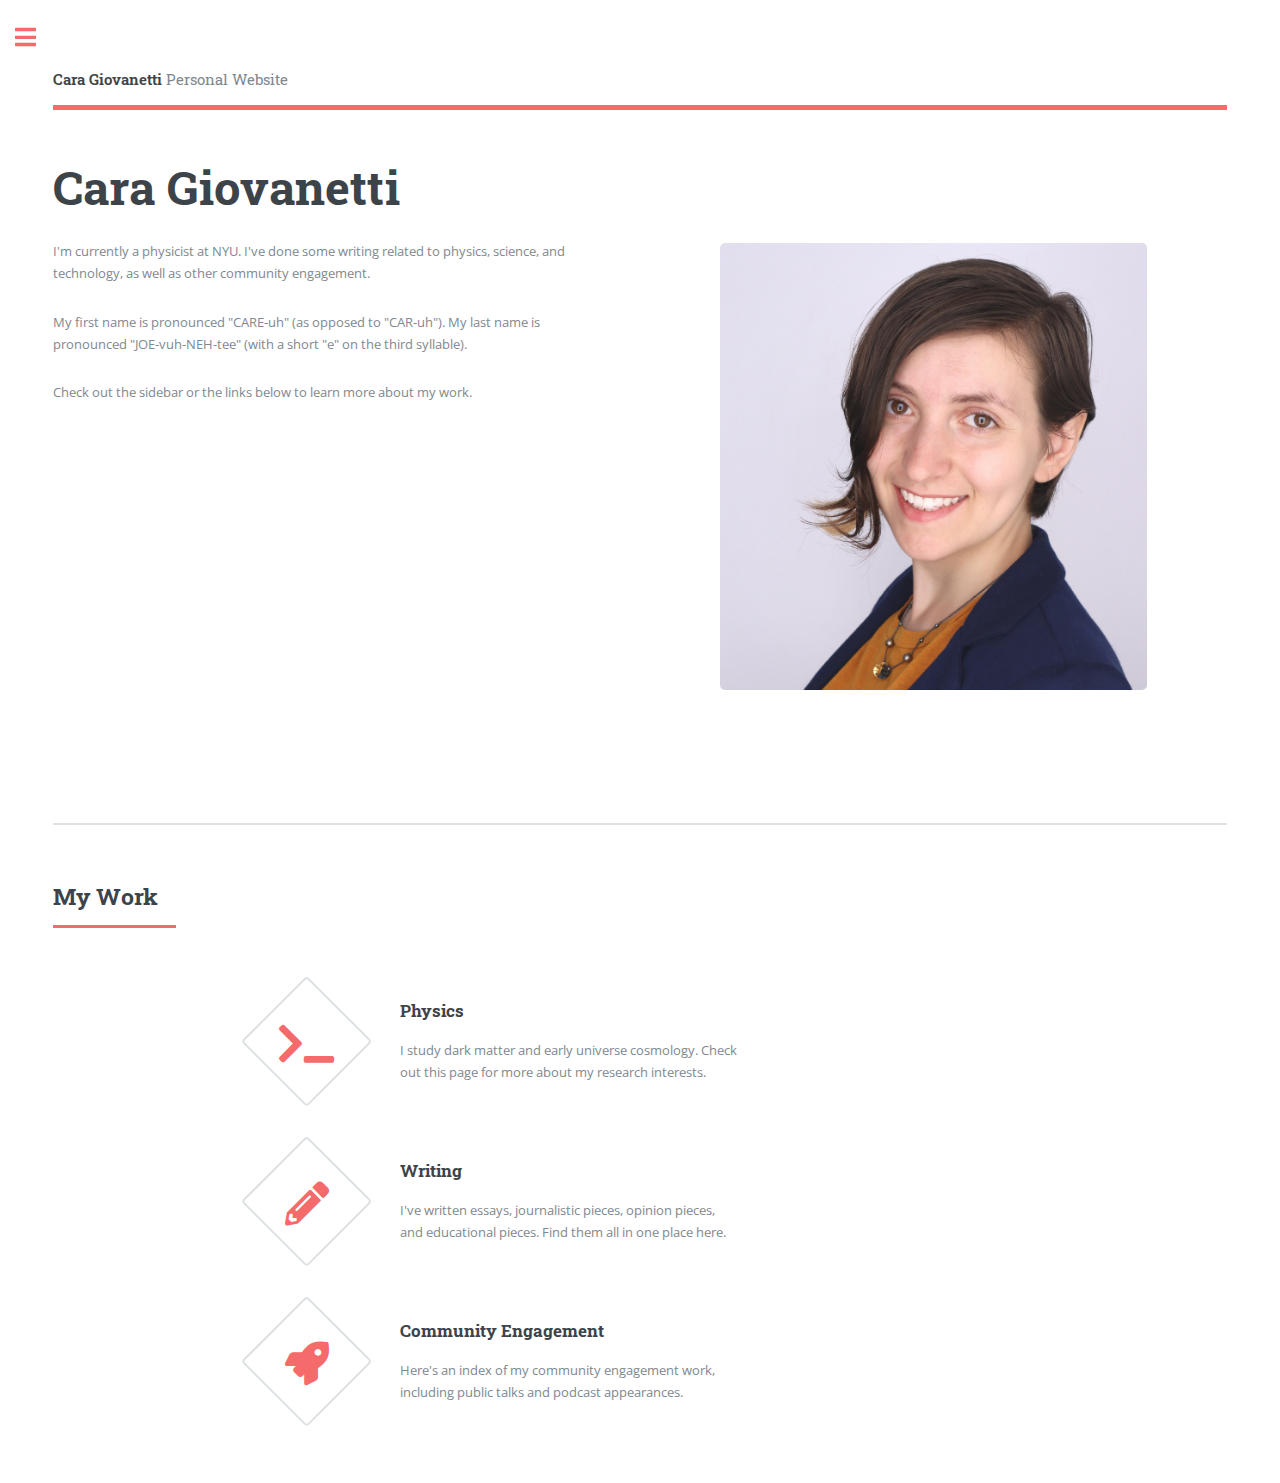
==== index.html @ 0d63e665 "Init" ====
<!DOCTYPE HTML>
<!--
	Editorial by HTML5 UP
	html5up.net | @ajlkn
	Free for personal and commercial use under the CCA 3.0 license (html5up.net/license)
-->
<html>
	<head>
		<title>Cara Giovanetti</title>
		<meta charset="utf-8" />
		<meta name="viewport" content="width=device-width, initial-scale=1, user-scalable=no" />
		<link rel="stylesheet" href="assets/css/main.css" />
		<style>
			.force-lowercase {
				text-transform: lowercase;
			}
		</style>
	</head>
	<body class="is-preload">

		<!-- Wrapper -->
			<div id="wrapper">

				<!-- Main -->
					<div id="main">
						<div class="inner">

							<!-- Header -->
								<header id="header">
									<a href="index.html" class="logo"><strong>Cara Giovanetti</strong> Personal Website</a>
									<ul class="icons">
										<!--<li><a href="#" class="icon brands fa-twitter"><span class="label">Twitter</span></a></li>
										<li><a href="#" class="icon brands fa-facebook-f"><span class="label">Facebook</span></a></li>
										<li><a href="#" class="icon brands fa-snapchat-ghost"><span class="label">Snapchat</span></a></li>
										<li><a href="#" class="icon brands fa-instagram"><span class="label">Instagram</span></a></li>
										<li><a href="#" class="icon brands fa-medium-m"><span class="label">Medium</span></a></li> -->
									</ul>
								</header>

							<!-- Banner -->
								<section id="banner">
									<div class="content">
										<header>
											<h1>Cara Giovanetti</h1>
											<!--<p>Welcome to my personal site!</p> -->
										</header>
										<p>I'm currently a physicist at NYU. I've done some writing related to physics, science, and technology, as well as other community engagement.</p>
										<p>My first name is pronounced "CARE-uh" (as opposed to "CAR-uh").  My last name is pronounced "JOE-vuh-NEH-tee" (with a short "e" on the third syllable).</p>
										
										<p>Check out the sidebar or the links below to learn more about my work.</p>
										<!-- <ul class="actions">
											<li><a href="#" class="button big">Learn More</a></li>
										</ul>-->
									</div>
									<style>
										.custom-image-wrapper {
											display: inline-block;
											padding: 80px;
											/* background-color: #f0f0f0; */
											/* border: 1px solid #ccc; */
											/* border-radius: 8px; */
										}
									
										.custom-image-wrapper img {
											width: 200px;
											height: auto;
										}
									</style>
									
									<span class="image object custom-image-wrapper">
										<img src="images/headshot.jpg" alt="Headshot" />
									</span>
									
									<!-- </span> -->
								</section>

							<!-- Section -->
								<section>
									<header class="major">
										<h2>My Work</h2>
									</header>
									<div class="features">
										<div style="padding-left: 14em;">
											<article>
												<a href="research.html" style="text-decoration: none; border-bottom: none; color: inherit;">
												<span class="icon solid fa-terminal"></span>
												</a>
													<div class="content">
														<h3>Physics</h3>
														<p>I study dark matter and early universe cosmology.  Check out this page for more about my research interests.</p>
													</div>
											</article>
										</div>
										<div style="padding-left: 14em; padding-top: 2em;" >
											<article>
												<a href="writing.html" style="text-decoration: none; border-bottom: none; color: inherit;">
												<span class="icon solid fa-pencil-alt"></span>
												<!-- <i class="icon solid fa-pencil"></i> -->
												</a>
												<div class="content" style="max-width: 6000px;">
													<h3>Writing</h3>
													<p>I've written essays, journalistic pieces, opinion pieces, and educational pieces.  Find them all in one place here.</p>
												</div>
											</article>
										</div>
										<div style="padding-left: 14em; padding-top: 2em;">
											<article>
												<a href="communityengagement.html" style="text-decoration: none; border-bottom: none; color: inherit;">
													<span class="icon solid fa-rocket"></span>
												</a>
												<div class="content">
													<h3>Community Engagement</h3>
													<p>Here's an index of my community engagement work, including public talks and podcast appearances.</p>
												</div>
											</article>
										</div>
										
										<!-- <article>
											<span class="icon solid fa-signal"></span>
											<div class="content">
												<h3>Sed magna finibus</h3>
												<p>Aenean ornare velit lacus, ac varius enim lorem ullamcorper dolore. Proin aliquam facilisis ante interdum. Sed nulla amet lorem feugiat tempus aliquam.</p>
											</div>
										</article> -->
									</div>
								</section>

							<!-- Section -->
								<!-- <section>
									<header class="major">
										<h2>Ipsum sed dolor</h2>
									</header>
									<div class="posts">
										<article>
											<a href="#" class="image"><img src="images/pic01.jpg" alt="" /></a>
											<h3>Interdum aenean</h3>
											<p>Aenean ornare velit lacus, ac varius enim lorem ullamcorper dolore. Proin aliquam facilisis ante interdum. Sed nulla amet lorem feugiat tempus aliquam.</p>
											<ul class="actions">
												<li><a href="#" class="button">More</a></li>
											</ul>
										</article>
										<article>
											<a href="#" class="image"><img src="images/pic02.jpg" alt="" /></a>
											<h3>Nulla amet dolore</h3>
											<p>Aenean ornare velit lacus, ac varius enim lorem ullamcorper dolore. Proin aliquam facilisis ante interdum. Sed nulla amet lorem feugiat tempus aliquam.</p>
											<ul class="actions">
												<li><a href="#" class="button">More</a></li>
											</ul>
										</article>
										<article>
											<a href="#" class="image"><img src="images/pic03.jpg" alt="" /></a>
											<h3>Tempus ullamcorper</h3>
											<p>Aenean ornare velit lacus, ac varius enim lorem ullamcorper dolore. Proin aliquam facilisis ante interdum. Sed nulla amet lorem feugiat tempus aliquam.</p>
											<ul class="actions">
												<li><a href="#" class="button">More</a></li>
											</ul>
										</article>
										<article>
											<a href="#" class="image"><img src="images/pic04.jpg" alt="" /></a>
											<h3>Sed etiam facilis</h3>
											<p>Aenean ornare velit lacus, ac varius enim lorem ullamcorper dolore. Proin aliquam facilisis ante interdum. Sed nulla amet lorem feugiat tempus aliquam.</p>
											<ul class="actions">
												<li><a href="#" class="button">More</a></li>
											</ul>
										</article>
										<article>
											<a href="#" class="image"><img src="images/pic05.jpg" alt="" /></a>
											<h3>Feugiat lorem aenean</h3>
											<p>Aenean ornare velit lacus, ac varius enim lorem ullamcorper dolore. Proin aliquam facilisis ante interdum. Sed nulla amet lorem feugiat tempus aliquam.</p>
											<ul class="actions">
												<li><a href="#" class="button">More</a></li>
											</ul>
										</article>
										<article>
											<a href="#" class="image"><img src="images/pic06.jpg" alt="" /></a>
											<h3>Amet varius aliquam</h3>
											<p>Aenean ornare velit lacus, ac varius enim lorem ullamcorper dolore. Proin aliquam facilisis ante interdum. Sed nulla amet lorem feugiat tempus aliquam.</p>
											<ul class="actions">
												<li><a href="#" class="button">More</a></li>
											</ul>
										</article>
									</div>
								</section> -->

						</div> 
					</div>

				<!-- Sidebar -->
					<div id="sidebar">
						<div class="inner">

							<!-- Search -->
								<!-- <section id="search" class="alt">
									<form method="post" action="#">
										<input type="text" name="query" id="query" placeholder="Search" />
									</form>
								</section> -->

							<!-- Menu -->
								<nav id="menu">
									<header class="major">
										<h2>Menu</h2>
									</header>
									<ul>
										<li><a href="index.html">Homepage</a></li>
										
										<li>
											<span class="opener">Physics</span>
											<ul>
												<li><a href="research.html">Research Interests</a></li>
												<li class="force-lowercase"><a href="xis.html">ξ</a></li>
												<!-- <li><a href="#">Feugiat Veroeros</a></li> -->
											</ul>
										</li>
										<li><a href="writing.html">Writing</a></li>
										<li><a href="communityengagement.html">Community Engagement</a></li>
										<li><a href="images/CV.pdf" target=”_blank”>CV</a></li>
										<!-- <li><a href="generic.html">Generic</a></li>
										<li><a href="elements.html">Elements</a></li> -->
										<!-- <li><a href="#">Etiam Dolore</a></li>
										<li><a href="#">Adipiscing</a></li>
										<li>
											<span class="opener">Another Submenu</span>
											<ul>
												<li><a href="#">Lorem Dolor</a></li>
												<li><a href="#">Ipsum Adipiscing</a></li>
												<li><a href="#">Tempus Magna</a></li>
												<li><a href="#">Feugiat Veroeros</a></li>
											</ul>
										</li>
										
										<li><a href="#">Sapien Mauris</a></li>
										<li><a href="#">Amet Lacinia</a></li> -->
									</ul>
								</nav>

							<!-- Section -->
								<!-- <section>
									<header class="major">
										<h2>Ante interdum</h2>
									</header>
									<div class="mini-posts">
										<article>
											<a href="#" class="image"><img src="images/pic07.jpg" alt="" /></a>
											<p>Aenean ornare velit lacus, ac varius enim lorem ullamcorper dolore aliquam.</p>
										</article>
										<article>
											<a href="#" class="image"><img src="images/pic08.jpg" alt="" /></a>
											<p>Aenean ornare velit lacus, ac varius enim lorem ullamcorper dolore aliquam.</p>
										</article>
										<article>
											<a href="#" class="image"><img src="images/pic09.jpg" alt="" /></a>
											<p>Aenean ornare velit lacus, ac varius enim lorem ullamcorper dolore aliquam.</p>
										</article>
									</div>
									<ul class="actions">
										<li><a href="#" class="button">More</a></li>
									</ul>
								</section> -->

							<!-- Section -->
								<section>
									<header class="major">
										<h2>How to get in touch</h2>
									</header>
									<p>I'm wary of spam!  If you'd like to get in touch with me, check out any of my recent physics papers on the arXiv for my email address.</p>
									<!-- <ul class="contact">
										 <li class="icon solid fa-envelope"><a href="#"></a></li>
										 <li class="icon solid fa-phone">(000) 000-0000</li>
										<li class="icon solid fa-home">1234 Somewhere Road #8254<br />
										 Nashville, TN 00000-0000</li> 
									</ul>  -->
								</section> 

							<!-- Footer -->
								<footer id="footer">
									<p class="copyright">&copy; 2024 Cara Giovanetti. All rights reserved.  Design based on "Editorial" from: <a href="https://html5up.net">HTML5 UP</a>.</p>
								</footer>

						</div>
					</div>

			</div>

		<!-- Scripts -->
			<script src="assets/js/jquery.min.js"></script>
			<script src="assets/js/browser.min.js"></script>
			<script src="assets/js/breakpoints.min.js"></script>
			<script src="assets/js/util.js"></script>
			<script src="assets/js/main.js"></script>

	</body>
</html>
---- assets/css/main.css ----
@import url(fontawesome-all.min.css);
@import url("https://fonts.googleapis.com/css?family=Open+Sans:400,600,400italic,600italic|Roboto+Slab:400,700");
/*
	Editorial by HTML5 UP
	html5up.net | @ajlkn
	Free for personal and commercial use under the CCA 3.0 license (html5up.net/license)
*/
html, body, div, span, applet, object,
iframe, h1, h2, h3, h4, h5, h6, p, blockquote,
pre, a, abbr, acronym, address, big, cite,
code, del, dfn, em, img, ins, kbd, q, s, samp,
small, strike, strong, sub, sup, tt, var, b,
u, i, center, dl, dt, dd, ol, ul, li, fieldset,
form, label, legend, table, caption, tbody,
tfoot, thead, tr, th, td, article, aside,
canvas, details, embed, figure, figcaption,
footer, header, hgroup, menu, nav, output, ruby,
section, summary, time, mark, audio, video {
  margin: 0;
  padding: 0;
  border: 0;
  font-size: 100%;
  font: inherit;
  vertical-align: baseline; }

article, aside, details, figcaption, figure,
footer, header, hgroup, menu, nav, section {
  display: block; }

body {
  line-height: 1; }

ol, ul {
  list-style: none; }

blockquote, q {
  quotes: none; }
  blockquote:before, blockquote:after, q:before, q:after {
    content: '';
    content: none; }

table {
  border-collapse: collapse;
  border-spacing: 0; }

body {
  -webkit-text-size-adjust: none; }

mark {
  background-color: transparent;
  color: inherit; }

input::-moz-focus-inner {
  border: 0;
  padding: 0; }

input, select, textarea {
  -moz-appearance: none;
  -webkit-appearance: none;
  -ms-appearance: none;
  appearance: none; }

/* Basic */
@-ms-viewport {
  width: device-width; }

body {
  -ms-overflow-style: scrollbar; }

@media screen and (max-width: 480px) {
  html, body {
    min-width: 320px; } }

html {
  box-sizing: border-box; }

*, *:before, *:after {
  box-sizing: inherit; }

body {
  background: #ffffff; }
  body.is-preload *, body.is-preload *:before, body.is-preload *:after, body.is-resizing *, body.is-resizing *:before, body.is-resizing *:after {
    -moz-animation: none !important;
    -webkit-animation: none !important;
    -ms-animation: none !important;
    animation: none !important;
    -moz-transition: none !important;
    -webkit-transition: none !important;
    -ms-transition: none !important;
    transition: none !important; }

/* Type */
body, input, select, textarea {
  color: #7f888f;
  font-family: "Open Sans", sans-serif;
  font-size: 13pt;
  font-weight: 400;
  line-height: 1.65; }
  @media screen and (max-width: 1680px) {
    body, input, select, textarea {
      font-size: 11pt; } }
  @media screen and (max-width: 1280px) {
    body, input, select, textarea {
      font-size: 10pt; } }
  @media screen and (max-width: 360px) {
    body, input, select, textarea {
      font-size: 9pt; } }

a {
  -moz-transition: color 0.2s ease-in-out, border-bottom-color 0.2s ease-in-out;
  -webkit-transition: color 0.2s ease-in-out, border-bottom-color 0.2s ease-in-out;
  -ms-transition: color 0.2s ease-in-out, border-bottom-color 0.2s ease-in-out;
  transition: color 0.2s ease-in-out, border-bottom-color 0.2s ease-in-out;
  border-bottom: dotted 1px;
  color: #f56a6a;
  text-decoration: none; }
  a:hover {
    border-bottom-color: #f56a6a;
    color: #f56a6a !important; }
    a:hover strong {
      color: inherit; }

strong, b {
  color: #3d4449;
  font-weight: 600; }

em, i {
  font-style: italic; }

p {
  margin: 0 0 2em 0; }

h1, h2, h3, h4, h5, h6 {
  color: #3d4449;
  font-family: "Roboto Slab", serif;
  font-weight: 700;
  line-height: 1.5;
  margin: 0 0 1em 0; }
  h1 a, h2 a, h3 a, h4 a, h5 a, h6 a {
    color: inherit;
    text-decoration: none;
    border-bottom: 0; }

h1 {
  font-size: 4em;
  margin: 0 0 0.5em 0;
  line-height: 1.3; }

h2 {
  font-size: 1.75em; }

h3 {
  font-size: 1.25em; }

h4 {
  font-size: 1.1em; }

h5 {
  font-size: 0.9em; }

h6 {
  font-size: 0.7em; }

@media screen and (max-width: 1680px) {
  h1 {
    font-size: 3.5em; } }

@media screen and (max-width: 980px) {
  h1 {
    font-size: 3.25em; } }

@media screen and (max-width: 736px) {
  h1 {
    font-size: 2em;
    line-height: 1.4; }
  h2 {
    font-size: 1.5em; } }

sub {
  font-size: 0.8em;
  position: relative;
  top: 0.5em; }

sup {
  font-size: 0.8em;
  position: relative;
  top: -0.5em; }

blockquote {
  border-left: solid 3px rgba(210, 215, 217, 0.75);
  font-style: italic;
  margin: 0 0 2em 0;
  padding: 0.5em 0 0.5em 2em; }

code {
  background: rgba(230, 235, 237, 0.25);
  border-radius: 0.375em;
  border: solid 1px rgba(210, 215, 217, 0.75);
  font-family: "Courier New", monospace;
  font-size: 0.9em;
  margin: 0 0.25em;
  padding: 0.25em 0.65em; }

pre {
  -webkit-overflow-scrolling: touch;
  font-family: "Courier New", monospace;
  font-size: 0.9em;
  margin: 0 0 2em 0; }
  pre code {
    display: block;
    line-height: 1.75;
    padding: 1em 1.5em;
    overflow-x: auto; }

hr {
  border: 0;
  border-bottom: solid 1px rgba(210, 215, 217, 0.75);
  margin: 2em 0; }
  hr.major {
    margin: 3em 0; }

.align-left {
  text-align: left; }

.align-center {
  text-align: center; }

.align-right {
  text-align: right; }

/* Row */
.row {
  display: flex;
  flex-wrap: wrap;
  box-sizing: border-box;
  align-items: stretch; }
  .row > * {
    box-sizing: border-box; }
  .row.gtr-uniform > * > :last-child {
    margin-bottom: 0; }
  .row.aln-left {
    justify-content: flex-start; }
  .row.aln-center {
    justify-content: center; }
  .row.aln-right {
    justify-content: flex-end; }
  .row.aln-top {
    align-items: flex-start; }
  .row.aln-middle {
    align-items: center; }
  .row.aln-bottom {
    align-items: flex-end; }
  .row > .imp {
    order: -1; }
  .row > .col-1 {
    width: 8.33333%; }
  .row > .off-1 {
    margin-left: 8.33333%; }
  .row > .col-2 {
    width: 16.66667%; }
  .row > .off-2 {
    margin-left: 16.66667%; }
  .row > .col-3 {
    width: 25%; }
  .row > .off-3 {
    margin-left: 25%; }
  .row > .col-4 {
    width: 33.33333%; }
  .row > .off-4 {
    margin-left: 33.33333%; }
  .row > .col-5 {
    width: 41.66667%; }
  .row > .off-5 {
    margin-left: 41.66667%; }
  .row > .col-6 {
    width: 50%; }
  .row > .off-6 {
    margin-left: 50%; }
  .row > .col-7 {
    width: 58.33333%; }
  .row > .off-7 {
    margin-left: 58.33333%; }
  .row > .col-8 {
    width: 66.66667%; }
  .row > .off-8 {
    margin-left: 66.66667%; }
  .row > .col-9 {
    width: 75%; }
  .row > .off-9 {
    margin-left: 75%; }
  .row > .col-10 {
    width: 83.33333%; }
  .row > .off-10 {
    margin-left: 83.33333%; }
  .row > .col-11 {
    width: 91.66667%; }
  .row > .off-11 {
    margin-left: 91.66667%; }
  .row > .col-12 {
    width: 100%; }
  .row > .off-12 {
    margin-left: 100%; }
  .row.gtr-0 {
    margin-top: 0;
    margin-left: 0em; }
    .row.gtr-0 > * {
      padding: 0 0 0 0em; }
    .row.gtr-0.gtr-uniform {
      margin-top: 0em; }
      .row.gtr-0.gtr-uniform > * {
        padding-top: 0em; }
  .row.gtr-25 {
    margin-top: 0;
    margin-left: -0.375em; }
    .row.gtr-25 > * {
      padding: 0 0 0 0.375em; }
    .row.gtr-25.gtr-uniform {
      margin-top: -0.375em; }
      .row.gtr-25.gtr-uniform > * {
        padding-top: 0.375em; }
  .row.gtr-50 {
    margin-top: 0;
    margin-left: -0.75em; }
    .row.gtr-50 > * {
      padding: 0 0 0 0.75em; }
    .row.gtr-50.gtr-uniform {
      margin-top: -0.75em; }
      .row.gtr-50.gtr-uniform > * {
        padding-top: 0.75em; }
  .row {
    margin-top: 0;
    margin-left: -1.5em; }
    .row > * {
      padding: 0 0 0 1.5em; }
    .row.gtr-uniform {
      margin-top: -1.5em; }
      .row.gtr-uniform > * {
        padding-top: 1.5em; }
  .row.gtr-150 {
    margin-top: 0;
    margin-left: -2.25em; }
    .row.gtr-150 > * {
      padding: 0 0 0 2.25em; }
    .row.gtr-150.gtr-uniform {
      margin-top: -2.25em; }
      .row.gtr-150.gtr-uniform > * {
        padding-top: 2.25em; }
  .row.gtr-200 {
    margin-top: 0;
    margin-left: -3em; }
    .row.gtr-200 > * {
      padding: 0 0 0 3em; }
    .row.gtr-200.gtr-uniform {
      margin-top: -3em; }
      .row.gtr-200.gtr-uniform > * {
        padding-top: 3em; }
  @media screen and (max-width: 1680px) {
    .row {
      display: flex;
      flex-wrap: wrap;
      box-sizing: border-box;
      align-items: stretch; }
      .row > * {
        box-sizing: border-box; }
      .row.gtr-uniform > * > :last-child {
        margin-bottom: 0; }
      .row.aln-left {
        justify-content: flex-start; }
      .row.aln-center {
        justify-content: center; }
      .row.aln-right {
        justify-content: flex-end; }
      .row.aln-top {
        align-items: flex-start; }
      .row.aln-middle {
        align-items: center; }
      .row.aln-bottom {
        align-items: flex-end; }
      .row > .imp-xlarge {
        order: -1; }
      .row > .col-1-xlarge {
        width: 8.33333%; }
      .row > .off-1-xlarge {
        margin-left: 8.33333%; }
      .row > .col-2-xlarge {
        width: 16.66667%; }
      .row > .off-2-xlarge {
        margin-left: 16.66667%; }
      .row > .col-3-xlarge {
        width: 25%; }
      .row > .off-3-xlarge {
        margin-left: 25%; }
      .row > .col-4-xlarge {
        width: 33.33333%; }
      .row > .off-4-xlarge {
        margin-left: 33.33333%; }
      .row > .col-5-xlarge {
        width: 41.66667%; }
      .row > .off-5-xlarge {
        margin-left: 41.66667%; }
      .row > .col-6-xlarge {
        width: 50%; }
      .row > .off-6-xlarge {
        margin-left: 50%; }
      .row > .col-7-xlarge {
        width: 58.33333%; }
      .row > .off-7-xlarge {
        margin-left: 58.33333%; }
      .row > .col-8-xlarge {
        width: 66.66667%; }
      .row > .off-8-xlarge {
        margin-left: 66.66667%; }
      .row > .col-9-xlarge {
        width: 75%; }
      .row > .off-9-xlarge {
        margin-left: 75%; }
      .row > .col-10-xlarge {
        width: 83.33333%; }
      .row > .off-10-xlarge {
        margin-left: 83.33333%; }
      .row > .col-11-xlarge {
        width: 91.66667%; }
      .row > .off-11-xlarge {
        margin-left: 91.66667%; }
      .row > .col-12-xlarge {
        width: 100%; }
      .row > .off-12-xlarge {
        margin-left: 100%; }
      .row.gtr-0 {
        margin-top: 0;
        margin-left: 0em; }
        .row.gtr-0 > * {
          padding: 0 0 0 0em; }
        .row.gtr-0.gtr-uniform {
          margin-top: 0em; }
          .row.gtr-0.gtr-uniform > * {
            padding-top: 0em; }
      .row.gtr-25 {
        margin-top: 0;
        margin-left: -0.375em; }
        .row.gtr-25 > * {
          padding: 0 0 0 0.375em; }
        .row.gtr-25.gtr-uniform {
          margin-top: -0.375em; }
          .row.gtr-25.gtr-uniform > * {
            padding-top: 0.375em; }
      .row.gtr-50 {
        margin-top: 0;
        margin-left: -0.75em; }
        .row.gtr-50 > * {
          padding: 0 0 0 0.75em; }
        .row.gtr-50.gtr-uniform {
          margin-top: -0.75em; }
          .row.gtr-50.gtr-uniform > * {
            padding-top: 0.75em; }
      .row {
        margin-top: 0;
        margin-left: -1.5em; }
        .row > * {
          padding: 0 0 0 1.5em; }
        .row.gtr-uniform {
          margin-top: -1.5em; }
          .row.gtr-uniform > * {
            padding-top: 1.5em; }
      .row.gtr-150 {
        margin-top: 0;
        margin-left: -2.25em; }
        .row.gtr-150 > * {
          padding: 0 0 0 2.25em; }
        .row.gtr-150.gtr-uniform {
          margin-top: -2.25em; }
          .row.gtr-150.gtr-uniform > * {
            padding-top: 2.25em; }
      .row.gtr-200 {
        margin-top: 0;
        margin-left: -3em; }
        .row.gtr-200 > * {
          padding: 0 0 0 3em; }
        .row.gtr-200.gtr-uniform {
          margin-top: -3em; }
          .row.gtr-200.gtr-uniform > * {
            padding-top: 3em; } }
  @media screen and (max-width: 1280px) {
    .row {
      display: flex;
      flex-wrap: wrap;
      box-sizing: border-box;
      align-items: stretch; }
      .row > * {
        box-sizing: border-box; }
      .row.gtr-uniform > * > :last-child {
        margin-bottom: 0; }
      .row.aln-left {
        justify-content: flex-start; }
      .row.aln-center {
        justify-content: center; }
      .row.aln-right {
        justify-content: flex-end; }
      .row.aln-top {
        align-items: flex-start; }
      .row.aln-middle {
        align-items: center; }
      .row.aln-bottom {
        align-items: flex-end; }
      .row > .imp-large {
        order: -1; }
      .row > .col-1-large {
        width: 8.33333%; }
      .row > .off-1-large {
        margin-left: 8.33333%; }
      .row > .col-2-large {
        width: 16.66667%; }
      .row > .off-2-large {
        margin-left: 16.66667%; }
      .row > .col-3-large {
        width: 25%; }
      .row > .off-3-large {
        margin-left: 25%; }
      .row > .col-4-large {
        width: 33.33333%; }
      .row > .off-4-large {
        margin-left: 33.33333%; }
      .row > .col-5-large {
        width: 41.66667%; }
      .row > .off-5-large {
        margin-left: 41.66667%; }
      .row > .col-6-large {
        width: 50%; }
      .row > .off-6-large {
        margin-left: 50%; }
      .row > .col-7-large {
        width: 58.33333%; }
      .row > .off-7-large {
        margin-left: 58.33333%; }
      .row > .col-8-large {
        width: 66.66667%; }
      .row > .off-8-large {
        margin-left: 66.66667%; }
      .row > .col-9-large {
        width: 75%; }
      .row > .off-9-large {
        margin-left: 75%; }
      .row > .col-10-large {
        width: 83.33333%; }
      .row > .off-10-large {
        margin-left: 83.33333%; }
      .row > .col-11-large {
        width: 91.66667%; }
      .row > .off-11-large {
        margin-left: 91.66667%; }
      .row > .col-12-large {
        width: 100%; }
      .row > .off-12-large {
        margin-left: 100%; }
      .row.gtr-0 {
        margin-top: 0;
        margin-left: 0em; }
        .row.gtr-0 > * {
          padding: 0 0 0 0em; }
        .row.gtr-0.gtr-uniform {
          margin-top: 0em; }
          .row.gtr-0.gtr-uniform > * {
            padding-top: 0em; }
      .row.gtr-25 {
        margin-top: 0;
        margin-left: -0.375em; }
        .row.gtr-25 > * {
          padding: 0 0 0 0.375em; }
        .row.gtr-25.gtr-uniform {
          margin-top: -0.375em; }
          .row.gtr-25.gtr-uniform > * {
            padding-top: 0.375em; }
      .row.gtr-50 {
        margin-top: 0;
        margin-left: -0.75em; }
        .row.gtr-50 > * {
          padding: 0 0 0 0.75em; }
        .row.gtr-50.gtr-uniform {
          margin-top: -0.75em; }
          .row.gtr-50.gtr-uniform > * {
            padding-top: 0.75em; }
      .row {
        margin-top: 0;
        margin-left: -1.5em; }
        .row > * {
          padding: 0 0 0 1.5em; }
        .row.gtr-uniform {
          margin-top: -1.5em; }
          .row.gtr-uniform > * {
            padding-top: 1.5em; }
      .row.gtr-150 {
        margin-top: 0;
        margin-left: -2.25em; }
        .row.gtr-150 > * {
          padding: 0 0 0 2.25em; }
        .row.gtr-150.gtr-uniform {
          margin-top: -2.25em; }
          .row.gtr-150.gtr-uniform > * {
            padding-top: 2.25em; }
      .row.gtr-200 {
        margin-top: 0;
        margin-left: -3em; }
        .row.gtr-200 > * {
          padding: 0 0 0 3em; }
        .row.gtr-200.gtr-uniform {
          margin-top: -3em; }
          .row.gtr-200.gtr-uniform > * {
            padding-top: 3em; } }
  @media screen and (max-width: 980px) {
    .row {
      display: flex;
      flex-wrap: wrap;
      box-sizing: border-box;
      align-items: stretch; }
      .row > * {
        box-sizing: border-box; }
      .row.gtr-uniform > * > :last-child {
        margin-bottom: 0; }
      .row.aln-left {
        justify-content: flex-start; }
      .row.aln-center {
        justify-content: center; }
      .row.aln-right {
        justify-content: flex-end; }
      .row.aln-top {
        align-items: flex-start; }
      .row.aln-middle {
        align-items: center; }
      .row.aln-bottom {
        align-items: flex-end; }
      .row > .imp-medium {
        order: -1; }
      .row > .col-1-medium {
        width: 8.33333%; }
      .row > .off-1-medium {
        margin-left: 8.33333%; }
      .row > .col-2-medium {
        width: 16.66667%; }
      .row > .off-2-medium {
        margin-left: 16.66667%; }
      .row > .col-3-medium {
        width: 25%; }
      .row > .off-3-medium {
        margin-left: 25%; }
      .row > .col-4-medium {
        width: 33.33333%; }
      .row > .off-4-medium {
        margin-left: 33.33333%; }
      .row > .col-5-medium {
        width: 41.66667%; }
      .row > .off-5-medium {
        margin-left: 41.66667%; }
      .row > .col-6-medium {
        width: 50%; }
      .row > .off-6-medium {
        margin-left: 50%; }
      .row > .col-7-medium {
        width: 58.33333%; }
      .row > .off-7-medium {
        margin-left: 58.33333%; }
      .row > .col-8-medium {
        width: 66.66667%; }
      .row > .off-8-medium {
        margin-left: 66.66667%; }
      .row > .col-9-medium {
        width: 75%; }
      .row > .off-9-medium {
        margin-left: 75%; }
      .row > .col-10-medium {
        width: 83.33333%; }
      .row > .off-10-medium {
        margin-left: 83.33333%; }
      .row > .col-11-medium {
        width: 91.66667%; }
      .row > .off-11-medium {
        margin-left: 91.66667%; }
      .row > .col-12-medium {
        width: 100%; }
      .row > .off-12-medium {
        margin-left: 100%; }
      .row.gtr-0 {
        margin-top: 0;
        margin-left: 0em; }
        .row.gtr-0 > * {
          padding: 0 0 0 0em; }
        .row.gtr-0.gtr-uniform {
          margin-top: 0em; }
          .row.gtr-0.gtr-uniform > * {
            padding-top: 0em; }
      .row.gtr-25 {
        margin-top: 0;
        margin-left: -0.375em; }
        .row.gtr-25 > * {
          padding: 0 0 0 0.375em; }
        .row.gtr-25.gtr-uniform {
          margin-top: -0.375em; }
          .row.gtr-25.gtr-uniform > * {
            padding-top: 0.375em; }
      .row.gtr-50 {
        margin-top: 0;
        margin-left: -0.75em; }
        .row.gtr-50 > * {
          padding: 0 0 0 0.75em; }
        .row.gtr-50.gtr-uniform {
          margin-top: -0.75em; }
          .row.gtr-50.gtr-uniform > * {
            padding-top: 0.75em; }
      .row {
        margin-top: 0;
        margin-left: -1.5em; }
        .row > * {
          padding: 0 0 0 1.5em; }
        .row.gtr-uniform {
          margin-top: -1.5em; }
          .row.gtr-uniform > * {
            padding-top: 1.5em; }
      .row.gtr-150 {
        margin-top: 0;
        margin-left: -2.25em; }
        .row.gtr-150 > * {
          padding: 0 0 0 2.25em; }
        .row.gtr-150.gtr-uniform {
          margin-top: -2.25em; }
          .row.gtr-150.gtr-uniform > * {
            padding-top: 2.25em; }
      .row.gtr-200 {
        margin-top: 0;
        margin-left: -3em; }
        .row.gtr-200 > * {
          padding: 0 0 0 3em; }
        .row.gtr-200.gtr-uniform {
          margin-top: -3em; }
          .row.gtr-200.gtr-uniform > * {
            padding-top: 3em; } }
  @media screen and (max-width: 736px) {
    .row {
      display: flex;
      flex-wrap: wrap;
      box-sizing: border-box;
      align-items: stretch; }
      .row > * {
        box-sizing: border-box; }
      .row.gtr-uniform > * > :last-child {
        margin-bottom: 0; }
      .row.aln-left {
        justify-content: flex-start; }
      .row.aln-center {
        justify-content: center; }
      .row.aln-right {
        justify-content: flex-end; }
      .row.aln-top {
        align-items: flex-start; }
      .row.aln-middle {
        align-items: center; }
      .row.aln-bottom {
        align-items: flex-end; }
      .row > .imp-small {
        order: -1; }
      .row > .col-1-small {
        width: 8.33333%; }
      .row > .off-1-small {
        margin-left: 8.33333%; }
      .row > .col-2-small {
        width: 16.66667%; }
      .row > .off-2-small {
        margin-left: 16.66667%; }
      .row > .col-3-small {
        width: 25%; }
      .row > .off-3-small {
        margin-left: 25%; }
      .row > .col-4-small {
        width: 33.33333%; }
      .row > .off-4-small {
        margin-left: 33.33333%; }
      .row > .col-5-small {
        width: 41.66667%; }
      .row > .off-5-small {
        margin-left: 41.66667%; }
      .row > .col-6-small {
        width: 50%; }
      .row > .off-6-small {
        margin-left: 50%; }
      .row > .col-7-small {
        width: 58.33333%; }
      .row > .off-7-small {
        margin-left: 58.33333%; }
      .row > .col-8-small {
        width: 66.66667%; }
      .row > .off-8-small {
        margin-left: 66.66667%; }
      .row > .col-9-small {
        width: 75%; }
      .row > .off-9-small {
        margin-left: 75%; }
      .row > .col-10-small {
        width: 83.33333%; }
      .row > .off-10-small {
        margin-left: 83.33333%; }
      .row > .col-11-small {
        width: 91.66667%; }
      .row > .off-11-small {
        margin-left: 91.66667%; }
      .row > .col-12-small {
        width: 100%; }
      .row > .off-12-small {
        margin-left: 100%; }
      .row.gtr-0 {
        margin-top: 0;
        margin-left: 0em; }
        .row.gtr-0 > * {
          padding: 0 0 0 0em; }
        .row.gtr-0.gtr-uniform {
          margin-top: 0em; }
          .row.gtr-0.gtr-uniform > * {
            padding-top: 0em; }
      .row.gtr-25 {
        margin-top: 0;
        margin-left: -0.375em; }
        .row.gtr-25 > * {
          padding: 0 0 0 0.375em; }
        .row.gtr-25.gtr-uniform {
          margin-top: -0.375em; }
          .row.gtr-25.gtr-uniform > * {
            padding-top: 0.375em; }
      .row.gtr-50 {
        margin-top: 0;
        margin-left: -0.75em; }
        .row.gtr-50 > * {
          padding: 0 0 0 0.75em; }
        .row.gtr-50.gtr-uniform {
          margin-top: -0.75em; }
          .row.gtr-50.gtr-uniform > * {
            padding-top: 0.75em; }
      .row {
        margin-top: 0;
        margin-left: -1.5em; }
        .row > * {
          padding: 0 0 0 1.5em; }
        .row.gtr-uniform {
          margin-top: -1.5em; }
          .row.gtr-uniform > * {
            padding-top: 1.5em; }
      .row.gtr-150 {
        margin-top: 0;
        margin-left: -2.25em; }
        .row.gtr-150 > * {
          padding: 0 0 0 2.25em; }
        .row.gtr-150.gtr-uniform {
          margin-top: -2.25em; }
          .row.gtr-150.gtr-uniform > * {
            padding-top: 2.25em; }
      .row.gtr-200 {
        margin-top: 0;
        margin-left: -3em; }
        .row.gtr-200 > * {
          padding: 0 0 0 3em; }
        .row.gtr-200.gtr-uniform {
          margin-top: -3em; }
          .row.gtr-200.gtr-uniform > * {
            padding-top: 3em; } }
  @media screen and (max-width: 480px) {
    .row {
      display: flex;
      flex-wrap: wrap;
      box-sizing: border-box;
      align-items: stretch; }
      .row > * {
        box-sizing: border-box; }
      .row.gtr-uniform > * > :last-child {
        margin-bottom: 0; }
      .row.aln-left {
        justify-content: flex-start; }
      .row.aln-center {
        justify-content: center; }
      .row.aln-right {
        justify-content: flex-end; }
      .row.aln-top {
        align-items: flex-start; }
      .row.aln-middle {
        align-items: center; }
      .row.aln-bottom {
        align-items: flex-end; }
      .row > .imp-xsmall {
        order: -1; }
      .row > .col-1-xsmall {
        width: 8.33333%; }
      .row > .off-1-xsmall {
        margin-left: 8.33333%; }
      .row > .col-2-xsmall {
        width: 16.66667%; }
      .row > .off-2-xsmall {
        margin-left: 16.66667%; }
      .row > .col-3-xsmall {
        width: 25%; }
      .row > .off-3-xsmall {
        margin-left: 25%; }
      .row > .col-4-xsmall {
        width: 33.33333%; }
      .row > .off-4-xsmall {
        margin-left: 33.33333%; }
      .row > .col-5-xsmall {
        width: 41.66667%; }
      .row > .off-5-xsmall {
        margin-left: 41.66667%; }
      .row > .col-6-xsmall {
        width: 50%; }
      .row > .off-6-xsmall {
        margin-left: 50%; }
      .row > .col-7-xsmall {
        width: 58.33333%; }
      .row > .off-7-xsmall {
        margin-left: 58.33333%; }
      .row > .col-8-xsmall {
        width: 66.66667%; }
      .row > .off-8-xsmall {
        margin-left: 66.66667%; }
      .row > .col-9-xsmall {
        width: 75%; }
      .row > .off-9-xsmall {
        margin-left: 75%; }
      .row > .col-10-xsmall {
        width: 83.33333%; }
      .row > .off-10-xsmall {
        margin-left: 83.33333%; }
      .row > .col-11-xsmall {
        width: 91.66667%; }
      .row > .off-11-xsmall {
        margin-left: 91.66667%; }
      .row > .col-12-xsmall {
        width: 100%; }
      .row > .off-12-xsmall {
        margin-left: 100%; }
      .row.gtr-0 {
        margin-top: 0;
        margin-left: 0em; }
        .row.gtr-0 > * {
          padding: 0 0 0 0em; }
        .row.gtr-0.gtr-uniform {
          margin-top: 0em; }
          .row.gtr-0.gtr-uniform > * {
            padding-top: 0em; }
      .row.gtr-25 {
        margin-top: 0;
        margin-left: -0.375em; }
        .row.gtr-25 > * {
          padding: 0 0 0 0.375em; }
        .row.gtr-25.gtr-uniform {
          margin-top: -0.375em; }
          .row.gtr-25.gtr-uniform > * {
            padding-top: 0.375em; }
      .row.gtr-50 {
        margin-top: 0;
        margin-left: -0.75em; }
        .row.gtr-50 > * {
          padding: 0 0 0 0.75em; }
        .row.gtr-50.gtr-uniform {
          margin-top: -0.75em; }
          .row.gtr-50.gtr-uniform > * {
            padding-top: 0.75em; }
      .row {
        margin-top: 0;
        margin-left: -1.5em; }
        .row > * {
          padding: 0 0 0 1.5em; }
        .row.gtr-uniform {
          margin-top: -1.5em; }
          .row.gtr-uniform > * {
            padding-top: 1.5em; }
      .row.gtr-150 {
        margin-top: 0;
        margin-left: -2.25em; }
        .row.gtr-150 > * {
          padding: 0 0 0 2.25em; }
        .row.gtr-150.gtr-uniform {
          margin-top: -2.25em; }
          .row.gtr-150.gtr-uniform > * {
            padding-top: 2.25em; }
      .row.gtr-200 {
        margin-top: 0;
        margin-left: -3em; }
        .row.gtr-200 > * {
          padding: 0 0 0 3em; }
        .row.gtr-200.gtr-uniform {
          margin-top: -3em; }
          .row.gtr-200.gtr-uniform > * {
            padding-top: 3em; } }

/* Section/Article */
section.special, article.special {
  text-align: center; }

header p {
  font-family: "Roboto Slab", serif;
  font-size: 1em;
  font-weight: 400;
  letter-spacing: 0.075em;
  margin-top: -0.5em;
  text-transform: uppercase; }

header.major > :last-child {
  border-bottom: solid 3px #f56a6a;
  display: inline-block;
  margin: 0 0 2em 0;
  padding: 0 0.75em 0.5em 0; }

header.main > :last-child {
  margin: 0 0 1em 0; }

/* Form */
form {
  margin: 0 0 2em 0; }

label {
  color: #3d4449;
  display: block;
  font-size: 0.9em;
  font-weight: 600;
  margin: 0 0 1em 0; }

input[type="text"],
input[type="password"],
input[type="email"],
input[type="tel"],
input[type="search"],
input[type="url"],
select,
textarea {
  -moz-appearance: none;
  -webkit-appearance: none;
  -ms-appearance: none;
  appearance: none;
  background: #ffffff;
  border-radius: 0.375em;
  border: none;
  border: solid 1px rgba(210, 215, 217, 0.75);
  color: inherit;
  display: block;
  outline: 0;
  padding: 0 1em;
  text-decoration: none;
  width: 100%; }
  input[type="text"]:invalid,
  input[type="password"]:invalid,
  input[type="email"]:invalid,
  input[type="tel"]:invalid,
  input[type="search"]:invalid,
  input[type="url"]:invalid,
  select:invalid,
  textarea:invalid {
    box-shadow: none; }
  input[type="text"]:focus,
  input[type="password"]:focus,
  input[type="email"]:focus,
  input[type="tel"]:focus,
  input[type="search"]:focus,
  input[type="url"]:focus,
  select:focus,
  textarea:focus {
    border-color: #f56a6a;
    box-shadow: 0 0 0 1px #f56a6a; }

select {
  background-image: url("data:image/svg+xml;charset=utf8,%3Csvg xmlns='http://www.w3.org/2000/svg' width='40' height='40' preserveAspectRatio='none' viewBox='0 0 40 40'%3E%3Cpath d='M9.4,12.3l10.4,10.4l10.4-10.4c0.2-0.2,0.5-0.4,0.9-0.4c0.3,0,0.6,0.1,0.9,0.4l3.3,3.3c0.2,0.2,0.4,0.5,0.4,0.9 c0,0.4-0.1,0.6-0.4,0.9L20.7,31.9c-0.2,0.2-0.5,0.4-0.9,0.4c-0.3,0-0.6-0.1-0.9-0.4L4.3,17.3c-0.2-0.2-0.4-0.5-0.4-0.9 c0-0.4,0.1-0.6,0.4-0.9l3.3-3.3c0.2-0.2,0.5-0.4,0.9-0.4S9.1,12.1,9.4,12.3z' fill='rgba(210, 215, 217, 0.75)' /%3E%3C/svg%3E");
  background-size: 1.25em;
  background-repeat: no-repeat;
  background-position: calc(100% - 1em) center;
  height: 2.75em;
  padding-right: 2.75em;
  text-overflow: ellipsis; }
  select option {
    color: #3d4449;
    background: #ffffff; }
  select:focus::-ms-value {
    background-color: transparent; }
  select::-ms-expand {
    display: none; }

input[type="text"],
input[type="password"],
input[type="email"],
input[type="tel"],
input[type="search"],
input[type="url"],
select {
  height: 2.75em; }

textarea {
  padding: 0.75em 1em; }

input[type="checkbox"],
input[type="radio"] {
  -moz-appearance: none;
  -webkit-appearance: none;
  -ms-appearance: none;
  appearance: none;
  display: block;
  float: left;
  margin-right: -2em;
  opacity: 0;
  width: 1em;
  z-index: -1; }
  input[type="checkbox"] + label,
  input[type="radio"] + label {
    text-decoration: none;
    color: #7f888f;
    cursor: pointer;
    display: inline-block;
    font-size: 1em;
    font-weight: 400;
    padding-left: 2.4em;
    padding-right: 0.75em;
    position: relative; }
    input[type="checkbox"] + label:before,
    input[type="radio"] + label:before {
      -moz-osx-font-smoothing: grayscale;
      -webkit-font-smoothing: antialiased;
      display: inline-block;
      font-style: normal;
      font-variant: normal;
      text-rendering: auto;
      line-height: 1;
      text-transform: none !important;
      font-family: 'Font Awesome 5 Free';
      font-weight: 900; }
    input[type="checkbox"] + label:before,
    input[type="radio"] + label:before {
      background: #ffffff;
      border-radius: 0.375em;
      border: solid 1px rgba(210, 215, 217, 0.75);
      content: '';
      display: inline-block;
      font-size: 0.8em;
      height: 2.0625em;
      left: 0;
      line-height: 2.0625em;
      position: absolute;
      text-align: center;
      top: 0;
      width: 2.0625em; }
  input[type="checkbox"]:checked + label:before,
  input[type="radio"]:checked + label:before {
    background: #3d4449;
    border-color: #3d4449;
    color: #ffffff;
    content: '\f00c'; }
  input[type="checkbox"]:focus + label:before,
  input[type="radio"]:focus + label:before {
    border-color: #f56a6a;
    box-shadow: 0 0 0 1px #f56a6a; }

input[type="checkbox"] + label:before {
  border-radius: 0.375em; }

input[type="radio"] + label:before {
  border-radius: 100%; }

::-webkit-input-placeholder {
  color: #9fa3a6 !important;
  opacity: 1.0; }

:-moz-placeholder {
  color: #9fa3a6 !important;
  opacity: 1.0; }

::-moz-placeholder {
  color: #9fa3a6 !important;
  opacity: 1.0; }

:-ms-input-placeholder {
  color: #9fa3a6 !important;
  opacity: 1.0; }

/* Box */
.box {
  border-radius: 0.375em;
  border: solid 1px rgba(210, 215, 217, 0.75);
  margin-bottom: 2em;
  padding: 1.5em; }
  .box > :last-child,
  .box > :last-child > :last-child,
  .box > :last-child > :last-child > :last-child {
    margin-bottom: 0; }
  .box.alt {
    border: 0;
    border-radius: 0;
    padding: 0; }

/* Icon */
.icon {
  text-decoration: none;
  border-bottom: none;
  position: relative; }
  .icon:before {
    -moz-osx-font-smoothing: grayscale;
    -webkit-font-smoothing: antialiased;
    display: inline-block;
    font-style: normal;
    font-variant: normal;
    text-rendering: auto;
    line-height: 1;
    text-transform: none !important;
    font-family: 'Font Awesome 5 Free';
    font-weight: 400; }
  .icon > .label {
    display: none; }
  .icon:before {
    line-height: inherit; }
  .icon.solid:before {
    font-weight: 900; }
  .icon.brands:before {
    font-family: 'Font Awesome 5 Brands'; }

/* Image */
.image {
  border-radius: 0.375em;
  border: 0;
  display: inline-block;
  position: relative; }
  .image img {
    border-radius: 0.375em;
    display: block; }
  .image.left, .image.right {
    max-width: 40%; }
    .image.left img, .image.right img {
      width: 100%; }
  .image.left {
    float: left;
    padding: 0 1.5em 1em 0;
    top: 0.25em; }
  .image.right {
    float: right;
    padding: 0 0 1em 1.5em;
    top: 0.25em; }
  .image.fit {
    display: block;
    margin: 0 0 2em 0;
    width: 100%; }
    .image.fit img {
      width: 100%; }
  .image.main {
    display: block;
    margin: 0 0 3em 0;
    width: 100%; }
    .image.main img {
      width: 100%; }

a.image {
  overflow: hidden; }
  a.image img {
    -moz-transition: -moz-transform 0.2s ease;
    -webkit-transition: -webkit-transform 0.2s ease;
    -ms-transition: -ms-transform 0.2s ease;
    transition: transform 0.2s ease; }
  a.image:hover img {
    -moz-transform: scale(1.075);
    -webkit-transform: scale(1.075);
    -ms-transform: scale(1.075);
    transform: scale(1.075); }

/* List */
ol {
  list-style: decimal;
  margin: 0 0 2em 0;
  padding-left: 1.25em; }
  ol li {
    padding-left: 0.25em; }

ul {
  list-style: disc;
  margin: 0 0 2em 0;
  padding-left: 1em; }
  ul li {
    padding-left: 0.5em; }
  ul.alt {
    list-style: none;
    padding-left: 0; }
    ul.alt li {
      border-top: solid 1px rgba(210, 215, 217, 0.75);
      padding: 0.5em 0; }
      ul.alt li:first-child {
        border-top: 0;
        padding-top: 0; }

dl {
  margin: 0 0 2em 0; }
  dl dt {
    display: block;
    font-weight: 600;
    margin: 0 0 1em 0; }
  dl dd {
    margin-left: 2em; }

/* Actions */
ul.actions {
  display: -moz-flex;
  display: -webkit-flex;
  display: -ms-flex;
  display: flex;
  cursor: default;
  list-style: none;
  margin-left: -1em;
  padding-left: 0; }
  ul.actions li {
    padding: 0 0 0 1em;
    vertical-align: middle; }
  ul.actions.special {
    -moz-justify-content: center;
    -webkit-justify-content: center;
    -ms-justify-content: center;
    justify-content: center;
    width: 100%;
    margin-left: 0; }
    ul.actions.special li:first-child {
      padding-left: 0; }
  ul.actions.stacked {
    -moz-flex-direction: column;
    -webkit-flex-direction: column;
    -ms-flex-direction: column;
    flex-direction: column;
    margin-left: 0; }
    ul.actions.stacked li {
      padding: 1.3em 0 0 0; }
      ul.actions.stacked li:first-child {
        padding-top: 0; }
  ul.actions.fit {
    width: calc(100% + 1em); }
    ul.actions.fit li {
      -moz-flex-grow: 1;
      -webkit-flex-grow: 1;
      -ms-flex-grow: 1;
      flex-grow: 1;
      -moz-flex-shrink: 1;
      -webkit-flex-shrink: 1;
      -ms-flex-shrink: 1;
      flex-shrink: 1;
      width: 100%; }
      ul.actions.fit li > * {
        width: 100%; }
    ul.actions.fit.stacked {
      width: 100%; }

/* Icons */
ul.icons {
  cursor: default;
  list-style: none;
  padding-left: 0; }
  ul.icons li {
    display: inline-block;
    padding: 0 1em 0 0; }
    ul.icons li:last-child {
      padding-right: 0; }
    ul.icons li .icon {
      color: inherit; }
      ul.icons li .icon:before {
        font-size: 1.25em; }

/* Contact */
ul.contact {
  list-style: none;
  padding: 0; }
  ul.contact li {
    text-decoration: none;
    border-top: solid 1px rgba(210, 215, 217, 0.75);
    margin: 1.5em 0 0 0;
    padding: 1.5em 0 0 3em;
    position: relative; }
    ul.contact li:before {
      -moz-osx-font-smoothing: grayscale;
      -webkit-font-smoothing: antialiased;
      display: inline-block;
      font-style: normal;
      font-variant: normal;
      text-rendering: auto;
      line-height: 1;
      text-transform: none !important;
      font-family: 'Font Awesome 5 Free';
      font-weight: 400; }
    ul.contact li:before {
      color: #f56a6a;
      display: inline-block;
      font-size: 1.5em;
      height: 1.125em;
      left: 0;
      line-height: 1.125em;
      position: absolute;
      text-align: center;
      top: 1em;
      width: 1.5em; }
    ul.contact li:first-child {
      border-top: 0;
      margin-top: 0;
      padding-top: 0; }
      ul.contact li:first-child:before {
        top: 0; }
    ul.contact li a {
      color: inherit; }

/* Pagination */
ul.pagination {
  cursor: default;
  list-style: none;
  padding-left: 0; }
  ul.pagination li {
    display: inline-block;
    padding-left: 0;
    vertical-align: middle; }
    ul.pagination li > .page {
      -moz-transition: background-color 0.2s ease-in-out, color 0.2s ease-in-out;
      -webkit-transition: background-color 0.2s ease-in-out, color 0.2s ease-in-out;
      -ms-transition: background-color 0.2s ease-in-out, color 0.2s ease-in-out;
      transition: background-color 0.2s ease-in-out, color 0.2s ease-in-out;
      border-bottom: 0;
      border-radius: 0.375em;
      display: inline-block;
      font-size: 0.8em;
      font-weight: 600;
      height: 2em;
      line-height: 2em;
      margin: 0 0.125em;
      min-width: 2em;
      padding: 0 0.5em;
      text-align: center; }
      ul.pagination li > .page.active {
        background-color: #f56a6a;
        color: #ffffff !important; }
        ul.pagination li > .page.active:hover {
          background-color: #f67878; }
        ul.pagination li > .page.active:active {
          background-color: #f45c5c; }
    ul.pagination li:first-child {
      padding-right: 0.75em; }
    ul.pagination li:last-child {
      padding-left: 0.75em; }
  @media screen and (max-width: 480px) {
    ul.pagination li:nth-child(n+2):nth-last-child(n+2) {
      display: none; }
    ul.pagination li:first-child {
      padding-right: 0; } }

/* Table */
.table-wrapper {
  -webkit-overflow-scrolling: touch;
  overflow-x: auto; }

table {
  margin: 0 0 2em 0;
  width: 100%; }
  table tbody tr {
    border: solid 1px rgba(210, 215, 217, 0.75);
    border-left: 0;
    border-right: 0; }
    table tbody tr:nth-child(2n + 1) {
      background-color: rgba(230, 235, 237, 0.25); }
  table td {
    padding: 0.75em 0.75em; }
  table th {
    color: #3d4449;
    font-size: 0.9em;
    font-weight: 600;
    padding: 0 0.75em 0.75em 0.75em;
    text-align: left; }
  table thead {
    border-bottom: solid 2px rgba(210, 215, 217, 0.75); }
  table tfoot {
    border-top: solid 2px rgba(210, 215, 217, 0.75); }
  table.alt {
    border-collapse: separate; }
    table.alt tbody tr td {
      border: solid 1px rgba(210, 215, 217, 0.75);
      border-left-width: 0;
      border-top-width: 0; }
      table.alt tbody tr td:first-child {
        border-left-width: 1px; }
    table.alt tbody tr:first-child td {
      border-top-width: 1px; }
    table.alt thead {
      border-bottom: 0; }
    table.alt tfoot {
      border-top: 0; }

/* Button */
input[type="submit"],
input[type="reset"],
input[type="button"],
button,
.button {
  -moz-appearance: none;
  -webkit-appearance: none;
  -ms-appearance: none;
  appearance: none;
  -moz-transition: background-color 0.2s ease-in-out, color 0.2s ease-in-out;
  -webkit-transition: background-color 0.2s ease-in-out, color 0.2s ease-in-out;
  -ms-transition: background-color 0.2s ease-in-out, color 0.2s ease-in-out;
  transition: background-color 0.2s ease-in-out, color 0.2s ease-in-out;
  background-color: transparent;
  border-radius: 0.375em;
  border: 0;
  box-shadow: inset 0 0 0 2px #f56a6a;
  color: #f56a6a !important;
  cursor: pointer;
  display: inline-block;
  font-family: "Roboto Slab", serif;
  font-size: 0.8em;
  font-weight: 700;
  height: 3.5em;
  letter-spacing: 0.075em;
  line-height: 3.5em;
  padding: 0 2.25em;
  text-align: center;
  text-decoration: none;
  text-transform: uppercase;
  white-space: nowrap; }
  input[type="submit"]:hover,
  input[type="reset"]:hover,
  input[type="button"]:hover,
  button:hover,
  .button:hover {
    background-color: rgba(245, 106, 106, 0.05); }
  input[type="submit"]:active,
  input[type="reset"]:active,
  input[type="button"]:active,
  button:active,
  .button:active {
    background-color: rgba(245, 106, 106, 0.15); }
  input[type="submit"].icon:before,
  input[type="reset"].icon:before,
  input[type="button"].icon:before,
  button.icon:before,
  .button.icon:before {
    margin-right: 0.5em; }
  input[type="submit"].fit,
  input[type="reset"].fit,
  input[type="button"].fit,
  button.fit,
  .button.fit {
    width: 100%; }
  input[type="submit"].small,
  input[type="reset"].small,
  input[type="button"].small,
  button.small,
  .button.small {
    font-size: 0.6em; }
  input[type="submit"].large,
  input[type="reset"].large,
  input[type="button"].large,
  button.large,
  .button.large {
    font-size: 1em;
    height: 3.65em;
    line-height: 3.65em; }
  input[type="submit"].primary,
  input[type="reset"].primary,
  input[type="button"].primary,
  button.primary,
  .button.primary {
    background-color: #f56a6a;
    box-shadow: none;
    color: #ffffff !important; }
    input[type="submit"].primary:hover,
    input[type="reset"].primary:hover,
    input[type="button"].primary:hover,
    button.primary:hover,
    .button.primary:hover {
      background-color: #f67878; }
    input[type="submit"].primary:active,
    input[type="reset"].primary:active,
    input[type="button"].primary:active,
    button.primary:active,
    .button.primary:active {
      background-color: #f45c5c; }
  input[type="submit"].disabled, input[type="submit"]:disabled,
  input[type="reset"].disabled,
  input[type="reset"]:disabled,
  input[type="button"].disabled,
  input[type="button"]:disabled,
  button.disabled,
  button:disabled,
  .button.disabled,
  .button:disabled {
    pointer-events: none;
    opacity: 0.25; }

/* Mini Posts */
.mini-posts article {
  border-top: solid 1px rgba(210, 215, 217, 0.75);
  margin-top: 2em;
  padding-top: 2em; }
  .mini-posts article .image {
    display: block;
    margin: 0 0 1.5em 0; }
    .mini-posts article .image img {
      display: block;
      width: 100%; }
  .mini-posts article:first-child {
    border-top: 0;
    margin-top: 0;
    padding-top: 0; }

/* Features */
.features {
  display: -moz-flex;
  display: -webkit-flex;
  display: -ms-flex;
  display: flex;
  -moz-flex-wrap: wrap;
  -webkit-flex-wrap: wrap;
  -ms-flex-wrap: wrap;
  flex-wrap: wrap;
  margin: 0 0 2em -3em;
  width: calc(100% + 3em); }
  .features article {
    -moz-align-items: center;
    -webkit-align-items: center;
    -ms-align-items: center;
    align-items: center;
    display: -moz-flex;
    display: -webkit-flex;
    display: -ms-flex;
    display: flex;
    margin: 0 0 3em 3em;
    position: relative;
    width: calc(50% - 3em + 8em); } /*CG: you made a change here for your homepage!  Delete "+ 8em" if it comes back to bite you!*/
    .features article:nth-child(2n - 1) {
      margin-right: 1.5em; }
    .features article:nth-child(2n) {
      margin-left: 1.5em; }
    .features article:nth-last-child(1), .features article:nth-last-child(2) {
      margin-bottom: 0; }
    .features article .icon {
      -moz-flex-grow: 0;
      -webkit-flex-grow: 0;
      -ms-flex-grow: 0;
      flex-grow: 0;
      -moz-flex-shrink: 0;
      -webkit-flex-shrink: 0;
      -ms-flex-shrink: 0;
      flex-shrink: 0;
      display: block;
      height: 10em;
      line-height: 10em;
      margin: 0 2em 0 0;
      text-align: center;
      width: 10em; }
      .features article .icon:before {
        color: #f56a6a;
        font-size: 2.75rem;
        position: relative;
        top: 0.05em; }
      .features article .icon:after {
        -moz-transform: rotate(45deg);
        -webkit-transform: rotate(45deg);
        -ms-transform: rotate(45deg);
        transform: rotate(45deg);
        border-radius: 0.25rem;
        border: solid 2px rgba(210, 215, 217, 0.75);
        content: '';
        display: block;
        height: 7em;
        left: 50%;
        margin: -3.5em 0 0 -3.5em;
        position: absolute;
        top: 50%;
        width: 7em; }
    .features article .content {
      -moz-flex-grow: 1;
      -webkit-flex-grow: 1;
      -ms-flex-grow: 1;
      flex-grow: 1;
      -moz-flex-shrink: 1;
      -webkit-flex-shrink: 1;
      -ms-flex-shrink: 1;
      flex-shrink: 1;
      width: 100%; }
      .features article .content > :last-child {
        margin-bottom: 0; }
  @media screen and (max-width: 980px) {
    .features {
      margin: 0 0 2em 0;
      width: 100%; }
      .features article {
        margin: 0 0 3em 0;
        width: 100%; }
        .features article:nth-child(2n - 1) {
          margin-right: 0; }
        .features article:nth-child(2n) {
          margin-left: 0; }
        .features article:nth-last-child(1), .features article:nth-last-child(2) {
          margin-bottom: 3em; }
        .features article:last-child {
          margin-bottom: 0; }
        .features article .icon {
          height: 8em;
          line-height: 8em;
          width: 8em; }
          .features article .icon:before {
            font-size: 2.25rem; }
          .features article .icon:after {
            height: 6em;
            margin: -3em 0 0 -3em;
            width: 6em; } }
  @media screen and (max-width: 480px) {
    .features article {
      -moz-flex-direction: column;
      -webkit-flex-direction: column;
      -ms-flex-direction: column;
      flex-direction: column;
      -moz-align-items: -moz-flex-start;
      -webkit-align-items: -webkit-flex-start;
      -ms-align-items: -ms-flex-start;
      align-items: flex-start; }
      .features article .icon {
        height: 6em;
        line-height: 6em;
        margin: 0 0 1.5em 0;
        width: 6em; }
        .features article .icon:before {
          font-size: 1.5rem; }
        .features article .icon:after {
          height: 4em;
          margin: -2em 0 0 -2em;
          width: 4em; } }
  @media screen and (max-width: 480px) {
    .features article .icon:before {
      font-size: 1.25rem; } }

/* Posts */
.posts {
  display: -moz-flex;
  display: -webkit-flex;
  display: -ms-flex;
  display: flex;
  -moz-flex-wrap: wrap;
  -webkit-flex-wrap: wrap;
  -ms-flex-wrap: wrap;
  flex-wrap: wrap;
  margin: 0 0 2em -6em;
  width: calc(100% + 6em); }
  .posts article {
    -moz-flex-grow: 0;
    -webkit-flex-grow: 0;
    -ms-flex-grow: 0;
    flex-grow: 0;
    -moz-flex-shrink: 1;
    -webkit-flex-shrink: 1;
    -ms-flex-shrink: 1;
    flex-shrink: 1;
    margin: 0 0 6em 6em;
    position: relative;
    width: calc(33.33333% - 6em); }
    .posts article:before {
      background: rgba(210, 215, 217, 0.75);
      content: '';
      display: block;
      height: calc(100% + 6em);
      left: -3em;
      position: absolute;
      top: 0;
      width: 1px; }
    .posts article:after {
      background: rgba(210, 215, 217, 0.75);
      bottom: -3em;
      content: '';
      display: block;
      height: 1px;
      position: absolute;
      right: 0;
      width: calc(100% + 6em); }
    .posts article > :last-child {
      margin-bottom: 0; }
    .posts article .image {
      /* display: block;
      margin: 0 0 2em 0;  */
      display: flex; /* Enables flexbox for centering */
      justify-content: center; /* Centers the image horizontally */
      align-items: center; /* Centers the image vertically */
      width: 100%;
      height: 250px; /* Set a fixed height for the image container */
      background-color: #f0f0f0; /* Optional: Adds a background color for padding space */
      overflow: hidden;}
      .posts article .image img {
        max-width: 100%;
        max-width: 100%; /* Images scale to fit the container's width */
        max-height: 100%; /* Images scale to fit the container's height */
        object-fit: contain; /* Ensures the entire image fits inside the container */
        background-color: transparent}
  @media screen and (min-width: 1681px) {
    .posts article:nth-child(3n + 1):before {
      display: none; }
    .posts article:nth-child(3n + 1):after {
      width: 100%; }
    .posts article:nth-last-child(1), .posts article:nth-last-child(2), .posts article:nth-last-child(3) {
      margin-bottom: 0; }
      .posts article:nth-last-child(1):before, .posts article:nth-last-child(2):before, .posts article:nth-last-child(3):before {
        height: 100%; }
      .posts article:nth-last-child(1):after, .posts article:nth-last-child(2):after, .posts article:nth-last-child(3):after {
        display: none; } }
  @media screen and (max-width: 1680px) {
    .posts article {
      width: calc(50% - 6em); }
      .posts article:nth-last-child(3) {
        margin-bottom: 6em; } }
  @media screen and (min-width: 481px) and (max-width: 1680px) {
    .posts article:nth-child(2n + 1):before {
      display: none; }
    .posts article:nth-child(2n + 1):after {
      width: 100%; }
    .posts article:nth-last-child(1), .posts article:nth-last-child(2) {
      margin-bottom: 0; }
      .posts article:nth-last-child(1):before, .posts article:nth-last-child(2):before {
        height: 100%; }
      .posts article:nth-last-child(1):after, .posts article:nth-last-child(2):after {
        display: none; } }
  @media screen and (max-width: 736px) {
    .posts {
      margin: 0 0 2em -4.5em;
      width: calc(100% + 4.5em); }
      .posts article {
        margin: 0 0 4.5em 4.5em;
        width: calc(50% - 4.5em); }
        .posts article:before {
          height: calc(100% + 4.5em);
          left: -2.25em; }
        .posts article:after {
          bottom: -2.25em;
          width: calc(100% + 4.5em); }
        .posts article:nth-last-child(3) {
          margin-bottom: 4.5em; } }
  @media screen and (max-width: 480px) {
    .posts {
      margin: 0 0 2em 0;
      width: 100%; }
      .posts article {
        margin: 0 0 4.5em 0;
        width: 100%; }
        .posts article:before {
          display: none; }
        .posts article:after {
          width: 100%; }
        .posts article:last-child {
          margin-bottom: 0; }
          .posts article:last-child:after {
            display: none; } }

/* Wrapper */
#wrapper {
  display: -moz-flex;
  display: -webkit-flex;
  display: -ms-flex;
  display: flex;
  -moz-flex-direction: row-reverse;
  -webkit-flex-direction: row-reverse;
  -ms-flex-direction: row-reverse;
  flex-direction: row-reverse;
  min-height: 100vh; }

/* Main */
#main {
  -moz-flex-grow: 1;
  -webkit-flex-grow: 1;
  -ms-flex-grow: 1;
  flex-grow: 1;
  -moz-flex-shrink: 1;
  -webkit-flex-shrink: 1;
  -ms-flex-shrink: 1;
  flex-shrink: 1;
  width: 100%; }
  #main > .inner {
    padding: 0 6em 0.1em 6em ;
    margin: 0 auto;
    max-width: 110em; }
    #main > .inner > section {
      padding: 6em 0 4em 0 ;
      border-top: solid 2px rgba(210, 215, 217, 0.75); }
      #main > .inner > section:first-of-type {
        border-top: 0 !important; }
  @media screen and (max-width: 1680px) {
    #main > .inner {
      padding: 0 5em 0.1em 5em ; }
      #main > .inner > section {
        padding: 5em 0 3em 0 ; } }
  @media screen and (max-width: 1280px) {
    #main > .inner {
      padding: 0 4em 0.1em 4em ; }
      #main > .inner > section {
        padding: 4em 0 2em 0 ; } }
  @media screen and (max-width: 736px) {
    #main > .inner {
      padding: 0 2em 0.1em 2em ; }
      #main > .inner > section {
        padding: 3em 0 1em 0 ; } }

/* Sidebar */
#search form {
  text-decoration: none;
  position: relative; }
  #search form:before {
    -moz-osx-font-smoothing: grayscale;
    -webkit-font-smoothing: antialiased;
    display: inline-block;
    font-style: normal;
    font-variant: normal;
    text-rendering: auto;
    line-height: 1;
    text-transform: none !important;
    font-family: 'Font Awesome 5 Free';
    font-weight: 900; }
  #search form:before {
    -moz-transform: scaleX(-1);
    -webkit-transform: scaleX(-1);
    -ms-transform: scaleX(-1);
    transform: scaleX(-1);
    color: #7f888f;
    content: '\f002';
    cursor: default;
    display: block;
    font-size: 1.5em;
    height: 2em;
    line-height: 2em;
    opacity: 0.325;
    position: absolute;
    right: 0;
    text-align: center;
    top: 0;
    width: 2em; }
  #search form input[type="text"] {
    padding-right: 2.75em; }

#sidebar {
  -moz-flex-grow: 0;
  -webkit-flex-grow: 0;
  -ms-flex-grow: 0;
  flex-grow: 0;
  -moz-flex-shrink: 0;
  -webkit-flex-shrink: 0;
  -ms-flex-shrink: 0;
  flex-shrink: 0;
  -moz-transition: margin-left 0.5s ease, box-shadow 0.5s ease;
  -webkit-transition: margin-left 0.5s ease, box-shadow 0.5s ease;
  -ms-transition: margin-left 0.5s ease, box-shadow 0.5s ease;
  transition: margin-left 0.5s ease, box-shadow 0.5s ease;
  background-color: #f5f6f7;
  font-size: 0.9em;
  position: relative;
  width: 26em; }
  #sidebar h2 {
    font-size: 1.38889em; }
  #sidebar > .inner {
    padding: 2.22222em 2.22222em 2.44444em 2.22222em ;
    position: relative;
    width: 26em; }
    #sidebar > .inner > * {
      border-bottom: solid 2px rgba(210, 215, 217, 0.75);
      margin: 0 0 3.5em 0;
      padding: 0 0 3.5em 0; }
      #sidebar > .inner > * > :last-child {
        margin-bottom: 0; }
      #sidebar > .inner > *:last-child {
        border-bottom: 0;
        margin-bottom: 0;
        padding-bottom: 0; }
    #sidebar > .inner > .alt {
      background-color: #eff1f2;
      border-bottom: 0;
      margin: -2.22222em 0 4.44444em -2.22222em;
      padding: 2.22222em;
      width: calc(100% + 4.44444em); }
  #sidebar .toggle {
    text-decoration: none;
    -moz-transition: left 0.5s ease;
    -webkit-transition: left 0.5s ease;
    -ms-transition: left 0.5s ease;
    transition: left 0.5s ease;
    -webkit-tap-highlight-color: rgba(255, 255, 255, 0);
    border: 0;
    display: block;
    height: 7.5em;
    left: 26em;
    line-height: 7.5em;
    outline: 0;
    overflow: hidden;
    position: absolute;
    text-align: center;
    text-indent: -15em;
    white-space: nowrap;
    top: 0;
    width: 6em;
    z-index: 10000; }
    #sidebar .toggle:before {
      -moz-osx-font-smoothing: grayscale;
      -webkit-font-smoothing: antialiased;
      display: inline-block;
      font-style: normal;
      font-variant: normal;
      text-rendering: auto;
      line-height: 1;
      text-transform: none !important;
      font-family: 'Font Awesome 5 Free';
      font-weight: 900; }
    #sidebar .toggle:before {
      content: '\f0c9';
      font-size: 2rem;
      height: inherit;
      left: 0;
      line-height: inherit;
      position: absolute;
      text-indent: 0;
      top: 0;
      width: inherit; }
  #sidebar.inactive {
    margin-left: -26em; }
  @media screen and (max-width: 1680px) {
    #sidebar {
      width: 24em; }
      #sidebar > .inner {
        padding: 1.66667em 1.66667em 1.33333em 1.66667em ;
        width: 24em; }
        #sidebar > .inner > .alt {
          margin: -1.66667em 0 3.33333em -1.66667em;
          padding: 1.66667em;
          width: calc(100% + 3.33333em); }
      #sidebar .toggle {
        height: 6.25em;
        left: 24em;
        line-height: 6.25em;
        text-indent: 5em;
        width: 5em; }
        #sidebar .toggle:before {
          font-size: 1.5rem; }
      #sidebar.inactive {
        margin-left: -24em; } }
  @media screen and (max-width: 1280px) {
    #sidebar {
      box-shadow: 0 0 5em 0 rgba(0, 0, 0, 0.175);
      height: 100%;
      left: 0;
      position: fixed;
      top: 0;
      z-index: 10000; }
      #sidebar.inactive {
        box-shadow: none; }
      #sidebar > .inner {
        -webkit-overflow-scrolling: touch;
        height: 100%;
        left: 0;
        overflow-x: hidden;
        overflow-y: auto;
        position: absolute;
        top: 0; }
        #sidebar > .inner:after {
          content: '';
          display: block;
          height: 4em;
          width: 100%; }
      #sidebar .toggle {
        text-indent: 6em;
        width: 6em; }
        #sidebar .toggle:before {
          font-size: 1.5rem;
          margin-left: -0.4375em; }
      body.is-preload #sidebar {
        display: none; } }
  @media screen and (max-width: 736px) {
    #sidebar .toggle {
      text-indent: 7.25em;
      width: 7.25em; }
      #sidebar .toggle:before {
        color: #7f888f;
        margin-left: -0.0625em;
        margin-top: -0.25em;
        font-size: 1.1rem;
        z-index: 1; }
      #sidebar .toggle:after {
        background: rgba(222, 225, 226, 0.75);
        border-radius: 0.375em;
        content: '';
        height: 3.5em;
        left: 1em;
        position: absolute;
        top: 1em;
        width: 5em; } }

/* Header */
#header {
  display: -moz-flex;
  display: -webkit-flex;
  display: -ms-flex;
  display: flex;
  border-bottom: solid 5px #f56a6a;
  padding: 6em 0 1em 0;
  position: relative; }
  #header > * {
    -moz-flex: 1;
    -webkit-flex: 1;
    -ms-flex: 1;
    flex: 1;
    margin-bottom: 0; }
  #header .logo {
    border-bottom: 0;
    color: inherit;
    font-family: "Roboto Slab", serif;
    font-size: 1.125em; }
  #header .icons {
    text-align: right; }
  @media screen and (max-width: 1680px) {
    #header {
      padding-top: 5em; } }
  @media screen and (max-width: 736px) {
    #header {
      padding-top: 6.5em; }
      #header .logo {
        font-size: 1.25em;
        margin: 0; }
      #header .icons {
        height: 5em;
        line-height: 5em;
        position: absolute;
        right: -0.5em;
        top: 0; } }

/* Banner */
#banner {
  padding: 6em 0 4em 0 ;
  display: -moz-flex;
  display: -webkit-flex;
  display: -ms-flex;
  display: flex; }
  #banner h1 {
    margin-top: -0.125em; }
  #banner .content {
    -moz-flex-grow: 1;
    -webkit-flex-grow: 1;
    -ms-flex-grow: 1;
    flex-grow: 1;
    -moz-flex-shrink: 1;
    -webkit-flex-shrink: 1;
    -ms-flex-shrink: 1;
    flex-shrink: 1;
    width: 50%; }
  #banner .image {
    -moz-flex-grow: 0;
    -webkit-flex-grow: 0;
    -ms-flex-grow: 0;
    flex-grow: 0;
    -moz-flex-shrink: 0;
    -webkit-flex-shrink: 0;
    -ms-flex-shrink: 0;
    flex-shrink: 0;
    display: block;
    margin: 0 0 2em 4em;
    width: 50%; }
    #banner .image img {
      height: 100%;
      -moz-object-fit: cover;
      -webkit-object-fit: cover;
      -ms-object-fit: cover;
      object-fit: cover;
      -moz-object-position: center;
      -webkit-object-position: center;
      -ms-object-position: center;
      object-position: center;
      width: 100%; }
  @media screen and (orientation: portrait) {
    #banner {
      -moz-flex-direction: column-reverse;
      -webkit-flex-direction: column-reverse;
      -ms-flex-direction: column-reverse;
      flex-direction: column-reverse; }
      #banner h1 br {
        display: none; }
      #banner .content {
        -moz-flex-grow: 0;
        -webkit-flex-grow: 0;
        -ms-flex-grow: 0;
        flex-grow: 0;
        -moz-flex-shrink: 0;
        -webkit-flex-shrink: 0;
        -ms-flex-shrink: 0;
        flex-shrink: 0;
        width: 100%; }
      #banner .image {
        -moz-flex-grow: 0;
        -webkit-flex-grow: 0;
        -ms-flex-grow: 0;
        flex-grow: 0;
        -moz-flex-shrink: 0;
        -webkit-flex-shrink: 0;
        -ms-flex-shrink: 0;
        flex-shrink: 0;
        margin: 0 0 4em 0;
        height: 25em;
        max-height: 50vh;
        min-height: 18em;
        width: 100%; } }
  @media screen and (orientation: portrait) and (max-width: 480px) {
    #banner .image {
      max-height: 35vh; } }

/* Footer */
#footer .copyright {
  color: #9fa3a6;
  font-size: 0.9em; }
  #footer .copyright a {
    color: inherit; }

/* Menu */
#menu ul {
  -moz-user-select: none;
  -webkit-user-select: none;
  -ms-user-select: none;
  user-select: none;
  color: #3d4449;
  font-family: "Roboto Slab", serif;
  font-weight: 400;
  letter-spacing: 0.075em;
  list-style: none;
  margin-bottom: 0;
  padding: 0;
  text-transform: uppercase; }
  #menu ul a, #menu ul span {
    border-bottom: 0;
    color: inherit;
    cursor: pointer;
    display: block;
    font-size: 0.9em;
    padding: 0.625em 0; }
    #menu ul a:hover, #menu ul span:hover {
      color: #f56a6a; }
    #menu ul a.opener, #menu ul span.opener {
      -moz-transition: color 0.2s ease-in-out;
      -webkit-transition: color 0.2s ease-in-out;
      -ms-transition: color 0.2s ease-in-out;
      transition: color 0.2s ease-in-out;
      text-decoration: none;
      -webkit-tap-highlight-color: rgba(255, 255, 255, 0);
      position: relative; }
      #menu ul a.opener:before, #menu ul span.opener:before {
        -moz-osx-font-smoothing: grayscale;
        -webkit-font-smoothing: antialiased;
        display: inline-block;
        font-style: normal;
        font-variant: normal;
        text-rendering: auto;
        line-height: 1;
        text-transform: none !important;
        font-family: 'Font Awesome 5 Free';
        font-weight: 900; }
      #menu ul a.opener:before, #menu ul span.opener:before {
        -moz-transition: color 0.2s ease-in-out, -moz-transform 0.2s ease-in-out;
        -webkit-transition: color 0.2s ease-in-out, -webkit-transform 0.2s ease-in-out;
        -ms-transition: color 0.2s ease-in-out, -ms-transform 0.2s ease-in-out;
        transition: color 0.2s ease-in-out, transform 0.2s ease-in-out;
        color: #9fa3a6;
        content: '\f078';
        position: absolute;
        right: 0; }
      #menu ul a.opener:hover:before, #menu ul span.opener:hover:before {
        color: #f56a6a; }
      #menu ul a.opener.active + ul, #menu ul span.opener.active + ul {
        display: block; }
      #menu ul a.opener.active:before, #menu ul span.opener.active:before {
        -moz-transform: rotate(-180deg);
        -webkit-transform: rotate(-180deg);
        -ms-transform: rotate(-180deg);
        transform: rotate(-180deg); }

#menu > ul > li {
  border-top: solid 1px rgba(210, 215, 217, 0.75);
  margin: 0.5em 0 0 0;
  padding: 0.5em 0 0 0; }
  #menu > ul > li > ul {
    color: #9fa3a6;
    display: none;
    margin: 0.5em 0 1.5em 0;
    padding-left: 1em; }
    #menu > ul > li > ul a, #menu > ul > li > ul span {
      font-size: 0.8em; }
    #menu > ul > li > ul > li {
      margin: 0.125em 0 0 0;
      padding: 0.125em 0 0 0; }
  #menu > ul > li:first-child {
    border-top: 0;
    margin-top: 0;
    padding-top: 0; }
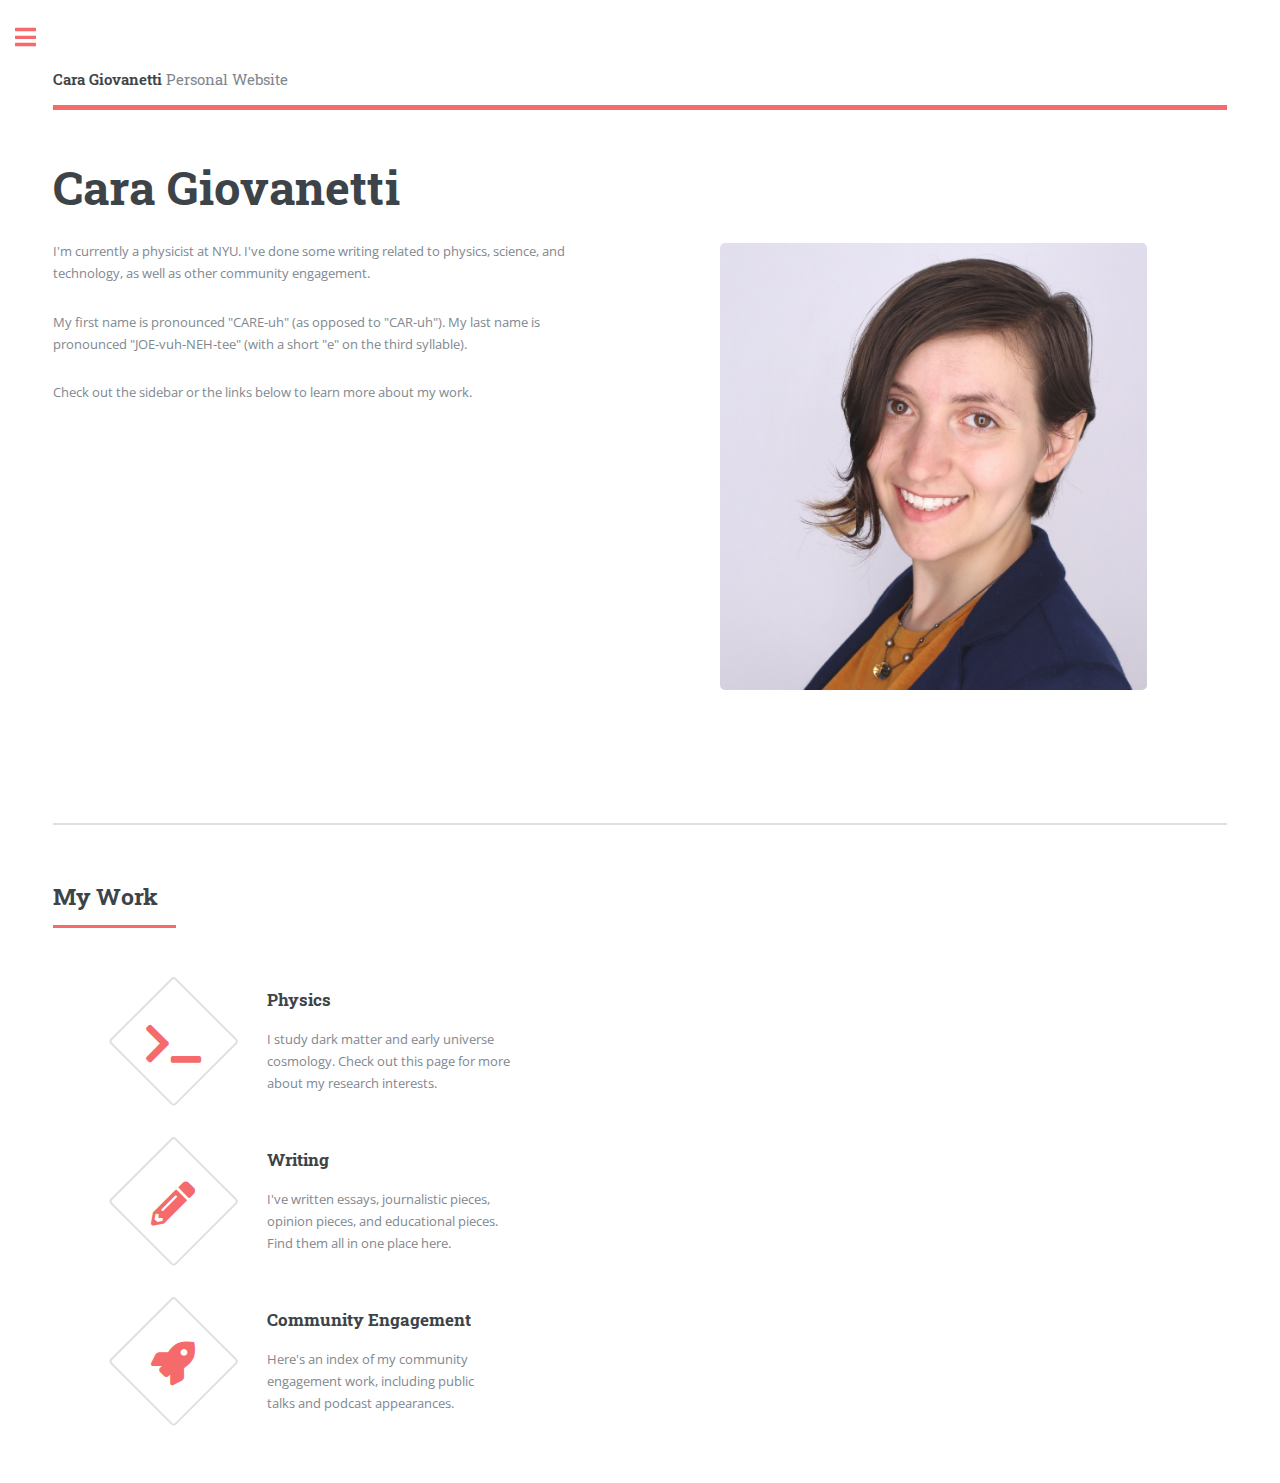
==== commit 58806052: "tweak for mobile" ====
--- a/index.html
+++ b/index.html
@@ -14,6 +14,19 @@
 			.force-lowercase {
 				text-transform: lowercase;
 			}
+
+			.custom-image-wrapper {
+				display: inline-block;
+				padding: 80px;
+				/* background-color: #f0f0f0; */
+				/* border: 1px solid #ccc; */
+				/* border-radius: 8px; */
+			}
+		
+			.custom-image-wrapper img {
+				width: 200px;
+				height: auto;
+			}
 		</style>
 	</head>
 	<body class="is-preload">
@@ -52,20 +65,7 @@
 											<li><a href="#" class="button big">Learn More</a></li>
 										</ul>-->
 									</div>
-									<style>
-										.custom-image-wrapper {
-											display: inline-block;
-											padding: 80px;
-											/* background-color: #f0f0f0; */
-											/* border: 1px solid #ccc; */
-											/* border-radius: 8px; */
-										}
 									
-										.custom-image-wrapper img {
-											width: 200px;
-											height: auto;
-										}
-									</style>
 									
 									<span class="image object custom-image-wrapper">
 										<img src="images/headshot.jpg" alt="Headshot" />
@@ -80,7 +80,7 @@
 										<h2>My Work</h2>
 									</header>
 									<div class="features">
-										<div style="padding-left: 14em;">
+										<div style="padding-left: 4em;">
 											<article>
 												<a href="research.html" style="text-decoration: none; border-bottom: none; color: inherit;">
 												<span class="icon solid fa-terminal"></span>
@@ -91,7 +91,7 @@
 													</div>
 											</article>
 										</div>
-										<div style="padding-left: 14em; padding-top: 2em;" >
+										<div style="padding-left: 4em; padding-top: 2em;" >
 											<article>
 												<a href="writing.html" style="text-decoration: none; border-bottom: none; color: inherit;">
 												<span class="icon solid fa-pencil-alt"></span>
@@ -103,7 +103,7 @@
 												</div>
 											</article>
 										</div>
-										<div style="padding-left: 14em; padding-top: 2em;">
+										<div style="padding-left: 4em; padding-top: 2em;">
 											<article>
 												<a href="communityengagement.html" style="text-decoration: none; border-bottom: none; color: inherit;">
 													<span class="icon solid fa-rocket"></span>
@@ -122,6 +122,13 @@
 												<p>Aenean ornare velit lacus, ac varius enim lorem ullamcorper dolore. Proin aliquam facilisis ante interdum. Sed nulla amet lorem feugiat tempus aliquam.</p>
 											</div>
 										</article> -->
+										<!-- <article>
+											<span class="icon solid fa-signal"></span>
+											<div class="content">
+												<h3>Sed magna finibus</h3>
+												<p>Aenean ornare velit lacus, ac varius enim lorem ullamcorper dolore. Proin aliquam facilisis ante interdum. Sed nulla amet lorem feugiat tempus aliquam.</p>
+											</div>
+										</article> -->
 									</div>
 								</section>
 
--- a/assets/css/main.css
+++ b/assets/css/main.css
@@ -1619,7 +1619,7 @@
     display: flex;
     margin: 0 0 3em 3em;
     position: relative;
-    width: calc(50% - 3em + 8em); } /*CG: you made a change here for your homepage!  Delete "+ 8em" if it comes back to bite you!*/
+    width: calc(50% - 3em + 2em); } /*CG: you made a change here for your homepage!  Delete "+ 2em" if it comes back to bite you!*/
     .features article:nth-child(2n - 1) {
       margin-right: 1.5em; }
     .features article:nth-child(2n) {
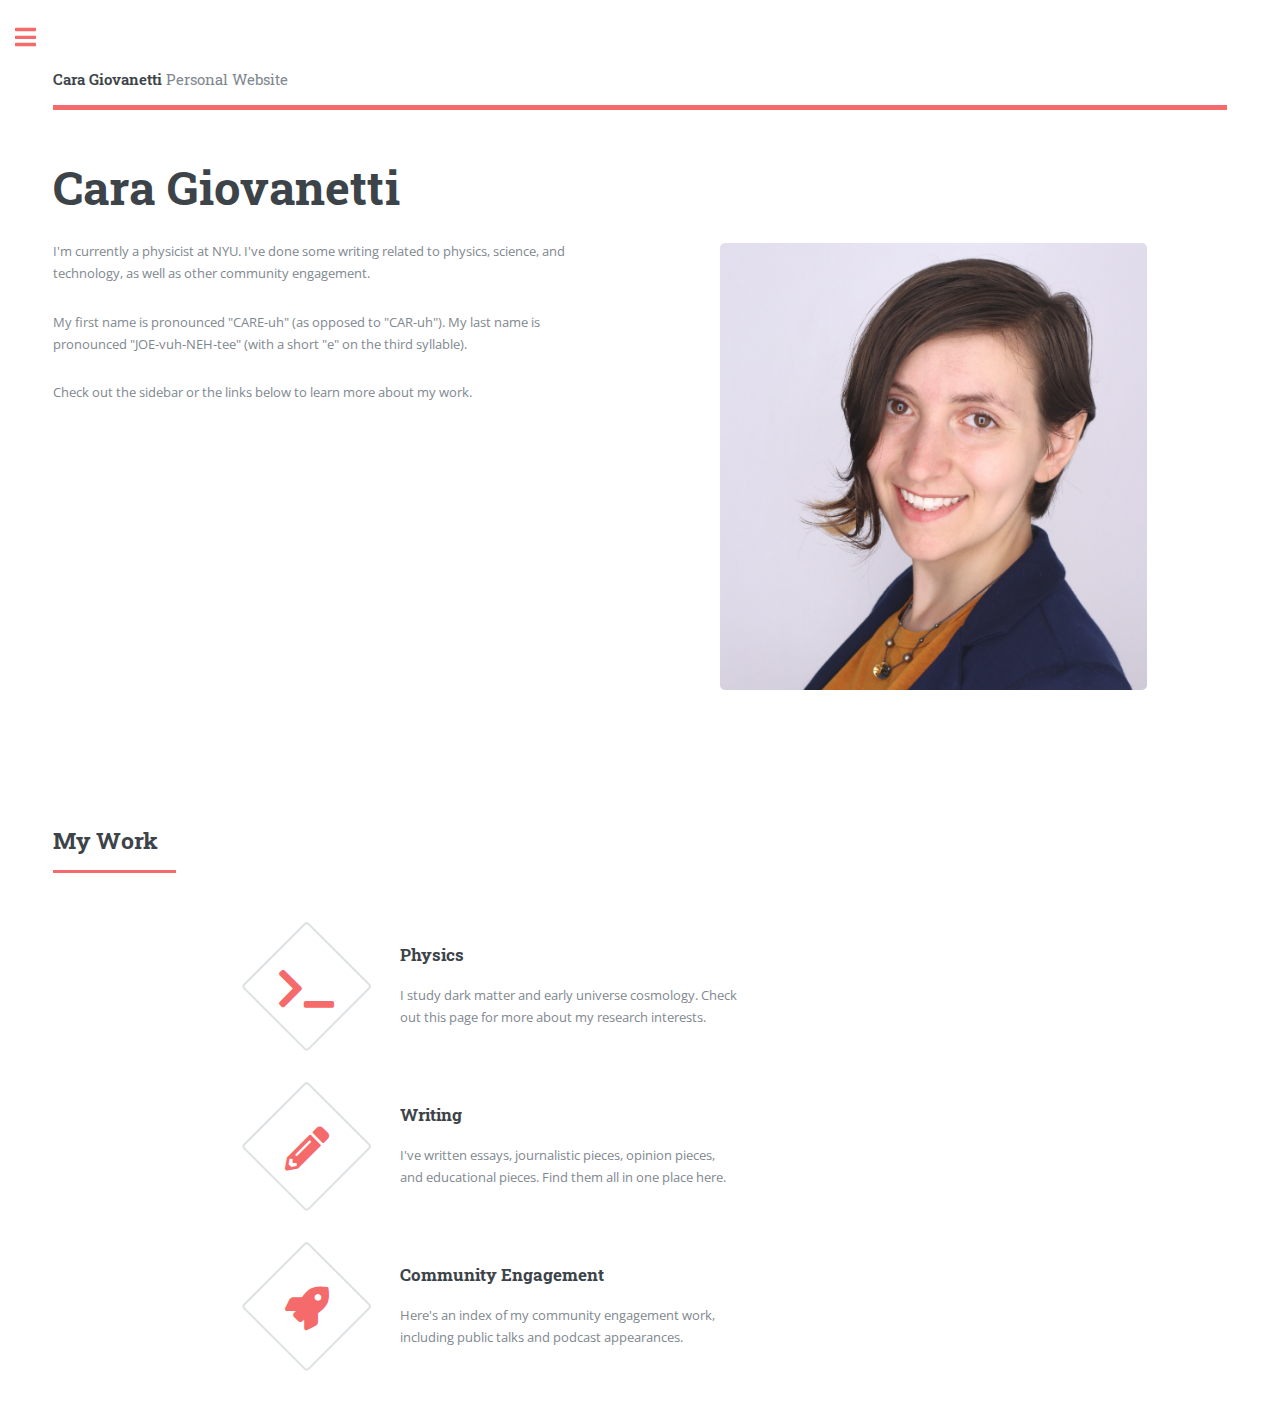
==== commit 4ba9becd: "fixed image display on mobile" ====
--- a/index.html
+++ b/index.html
@@ -18,14 +18,14 @@
 			.custom-image-wrapper {
 				display: inline-block;
 				padding: 80px;
-				/* background-color: #f0f0f0; */
-				/* border: 1px solid #ccc; */
-				/* border-radius: 8px; */
+				box-sizing: border-box; /* Ensures padding is included in the dimensions */
+				vertical-align: top; /* Aligns inline-block elements correctly */
 			}
 		
 			.custom-image-wrapper img {
 				width: 200px;
 				height: auto;
+				display: block;
 			}
 		</style>
 	</head>
@@ -66,71 +66,134 @@
 										</ul>-->
 									</div>
 									
-									
-									<span class="image object custom-image-wrapper">
-										<img src="images/headshot.jpg" alt="Headshot" />
+					
+									<span class="image object custom-image-wrapper desktop-only">
+										<img src="images/headshot.jpg" alt="Headshot">
 									</span>
-									
-									<!-- </span> -->
+									<span class="mobile-only">
+										<span class="image object-fit">
+											<img src="images/headshot.jpg" alt="Headshot">
+										</span>
+									</span>
 								</section>
 
 							<!-- Section -->
-								<section>
-									<header class="major">
-										<h2>My Work</h2>
-									</header>
-									<div class="features">
-										<div style="padding-left: 4em;">
-											<article>
-												<a href="research.html" style="text-decoration: none; border-bottom: none; color: inherit;">
-												<span class="icon solid fa-terminal"></span>
-												</a>
+								<div class="desktop-only">
+									<section>
+										<header class="major">
+											<h2>My Work</h2>
+										</header>
+										<div class="features">
+											<div style="padding-left: 14em;">
+												<article>
+													<a href="research.html" style="text-decoration: none; border-bottom: none; color: inherit;">
+													<span class="icon solid fa-terminal"></span>
+													</a>
+														<div class="content">
+															<h3>Physics</h3>
+															<p>I study dark matter and early universe cosmology.  Check out this page for more about my research interests.</p>
+														</div>
+												</article>
+											</div>
+											<div style="padding-left: 14em; padding-top: 2em;" >
+												<article>
+													<a href="writing.html" style="text-decoration: none; border-bottom: none; color: inherit;">
+													<span class="icon solid fa-pencil-alt"></span>
+													<!-- <i class="icon solid fa-pencil"></i> -->
+													</a>
+													<div class="content" style="max-width: 6000px;">
+														<h3>Writing</h3>
+														<p>I've written essays, journalistic pieces, opinion pieces, and educational pieces.  Find them all in one place here.</p>
+													</div>
+												</article>
+											</div>
+											<div style="padding-left: 14em; padding-top: 2em;">
+												<article>
+													<a href="communityengagement.html" style="text-decoration: none; border-bottom: none; color: inherit;">
+														<span class="icon solid fa-rocket"></span>
+													</a>
 													<div class="content">
-														<h3>Physics</h3>
-														<p>I study dark matter and early universe cosmology.  Check out this page for more about my research interests.</p>
+														<h3>Community Engagement</h3>
+														<p>Here's an index of my community engagement work, including public talks and podcast appearances.</p>
 													</div>
-											</article>
+												</article>
+											</div>
+											
+											<!-- <article>
+												<span class="icon solid fa-signal"></span>
+												<div class="content">
+													<h3>Sed magna finibus</h3>
+													<p>Aenean ornare velit lacus, ac varius enim lorem ullamcorper dolore. Proin aliquam facilisis ante interdum. Sed nulla amet lorem feugiat tempus aliquam.</p>
+												</div>
+											</article> -->
+											<!-- <article>
+												<span class="icon solid fa-signal"></span>
+												<div class="content">
+													<h3>Sed magna finibus</h3>
+													<p>Aenean ornare velit lacus, ac varius enim lorem ullamcorper dolore. Proin aliquam facilisis ante interdum. Sed nulla amet lorem feugiat tempus aliquam.</p>
+												</div>
+											</article> -->
 										</div>
-										<div style="padding-left: 4em; padding-top: 2em;" >
-											<article>
-												<a href="writing.html" style="text-decoration: none; border-bottom: none; color: inherit;">
-												<span class="icon solid fa-pencil-alt"></span>
-												<!-- <i class="icon solid fa-pencil"></i> -->
-												</a>
-												<div class="content" style="max-width: 6000px;">
-													<h3>Writing</h3>
-													<p>I've written essays, journalistic pieces, opinion pieces, and educational pieces.  Find them all in one place here.</p>
+									</section>
+								</div>
+								<div class="mobile-only">
+									<section>
+										<header class="major">
+											<h2>My Work</h2>
+										</header>
+										<div class="features">
+											<div>
+												<article>
+													<a href="research.html" style="text-decoration: none; border-bottom: none; color: inherit;">
+													<span class="icon solid fa-terminal"></span>
+													</a>
+														<div class="content">
+															<h3>Physics</h3>
+															<p>I study dark matter and early universe cosmology.  Check out this page for more about my research interests.</p>
+														</div>
+												</article>
+											</div>
+											<div style="padding-top: 2em;" >
+												<article>
+													<a href="writing.html" style="text-decoration: none; border-bottom: none; color: inherit;">
+													<span class="icon solid fa-pencil-alt"></span>
+													<!-- <i class="icon solid fa-pencil"></i> -->
+													</a>
+													<div class="content" style="max-width: 6000px;">
+														<h3>Writing</h3>
+														<p>I've written essays, journalistic pieces, opinion pieces, and educational pieces.  Find them all in one place here.</p>
+													</div>
+												</article>
+											</div>
+											<div style="padding-top: 2em;">
+												<article>
+													<a href="communityengagement.html" style="text-decoration: none; border-bottom: none; color: inherit;">
+														<span class="icon solid fa-rocket"></span>
+													</a>
+													<div class="content">
+														<h3>Community Engagement</h3>
+														<p>Here's an index of my community engagement work, including public talks and podcast appearances.</p>
+													</div>
+												</article>
+											</div>
+											
+											<!-- <article>
+												<span class="icon solid fa-signal"></span>
+												<div class="content">
+													<h3>Sed magna finibus</h3>
+													<p>Aenean ornare velit lacus, ac varius enim lorem ullamcorper dolore. Proin aliquam facilisis ante interdum. Sed nulla amet lorem feugiat tempus aliquam.</p>
 												</div>
-											</article>
+											</article> -->
+											<!-- <article>
+												<span class="icon solid fa-signal"></span>
+												<div class="content">
+													<h3>Sed magna finibus</h3>
+													<p>Aenean ornare velit lacus, ac varius enim lorem ullamcorper dolore. Proin aliquam facilisis ante interdum. Sed nulla amet lorem feugiat tempus aliquam.</p>
+												</div>
+											</article> -->
 										</div>
-										<div style="padding-left: 4em; padding-top: 2em;">
-											<article>
-												<a href="communityengagement.html" style="text-decoration: none; border-bottom: none; color: inherit;">
-													<span class="icon solid fa-rocket"></span>
-												</a>
-												<div class="content">
-													<h3>Community Engagement</h3>
-													<p>Here's an index of my community engagement work, including public talks and podcast appearances.</p>
-												</div>
-											</article>
-										</div>
-										
-										<!-- <article>
-											<span class="icon solid fa-signal"></span>
-											<div class="content">
-												<h3>Sed magna finibus</h3>
-												<p>Aenean ornare velit lacus, ac varius enim lorem ullamcorper dolore. Proin aliquam facilisis ante interdum. Sed nulla amet lorem feugiat tempus aliquam.</p>
-											</div>
-										</article> -->
-										<!-- <article>
-											<span class="icon solid fa-signal"></span>
-											<div class="content">
-												<h3>Sed magna finibus</h3>
-												<p>Aenean ornare velit lacus, ac varius enim lorem ullamcorper dolore. Proin aliquam facilisis ante interdum. Sed nulla amet lorem feugiat tempus aliquam.</p>
-											</div>
-										</article> -->
-									</div>
-								</section>
+									</section>
+								</div>
 
 							<!-- Section -->
 								<!-- <section>
--- a/assets/css/main.css
+++ b/assets/css/main.css
@@ -1619,7 +1619,7 @@
     display: flex;
     margin: 0 0 3em 3em;
     position: relative;
-    width: calc(50% - 3em + 2em); } /*CG: you made a change here for your homepage!  Delete "+ 2em" if it comes back to bite you!*/
+    width: calc(50% - 3em + 8em); } /*CG: you made a change here for your homepage!  Delete "+ 2em" if it comes back to bite you!*/
     .features article:nth-child(2n - 1) {
       margin-right: 1.5em; }
     .features article:nth-child(2n) {
@@ -2281,3 +2281,24 @@
     border-top: 0;
     margin-top: 0;
     padding-top: 0; }
+
+/*CG: added for different mobile/desktop versions*/
+/* Default state: Show desktop, hide mobile */
+.desktop-only {
+  display: block;
+}
+
+.mobile-only {
+  display: none;
+}
+
+/* Media query for mobile screens */
+@media screen and (max-width: 767px) {
+  .desktop-only {
+      display: none !important; /* Force hiding desktop-only */
+  }
+
+  .mobile-only {
+      display: block !important; /* Force showing mobile-only */
+  }
+}
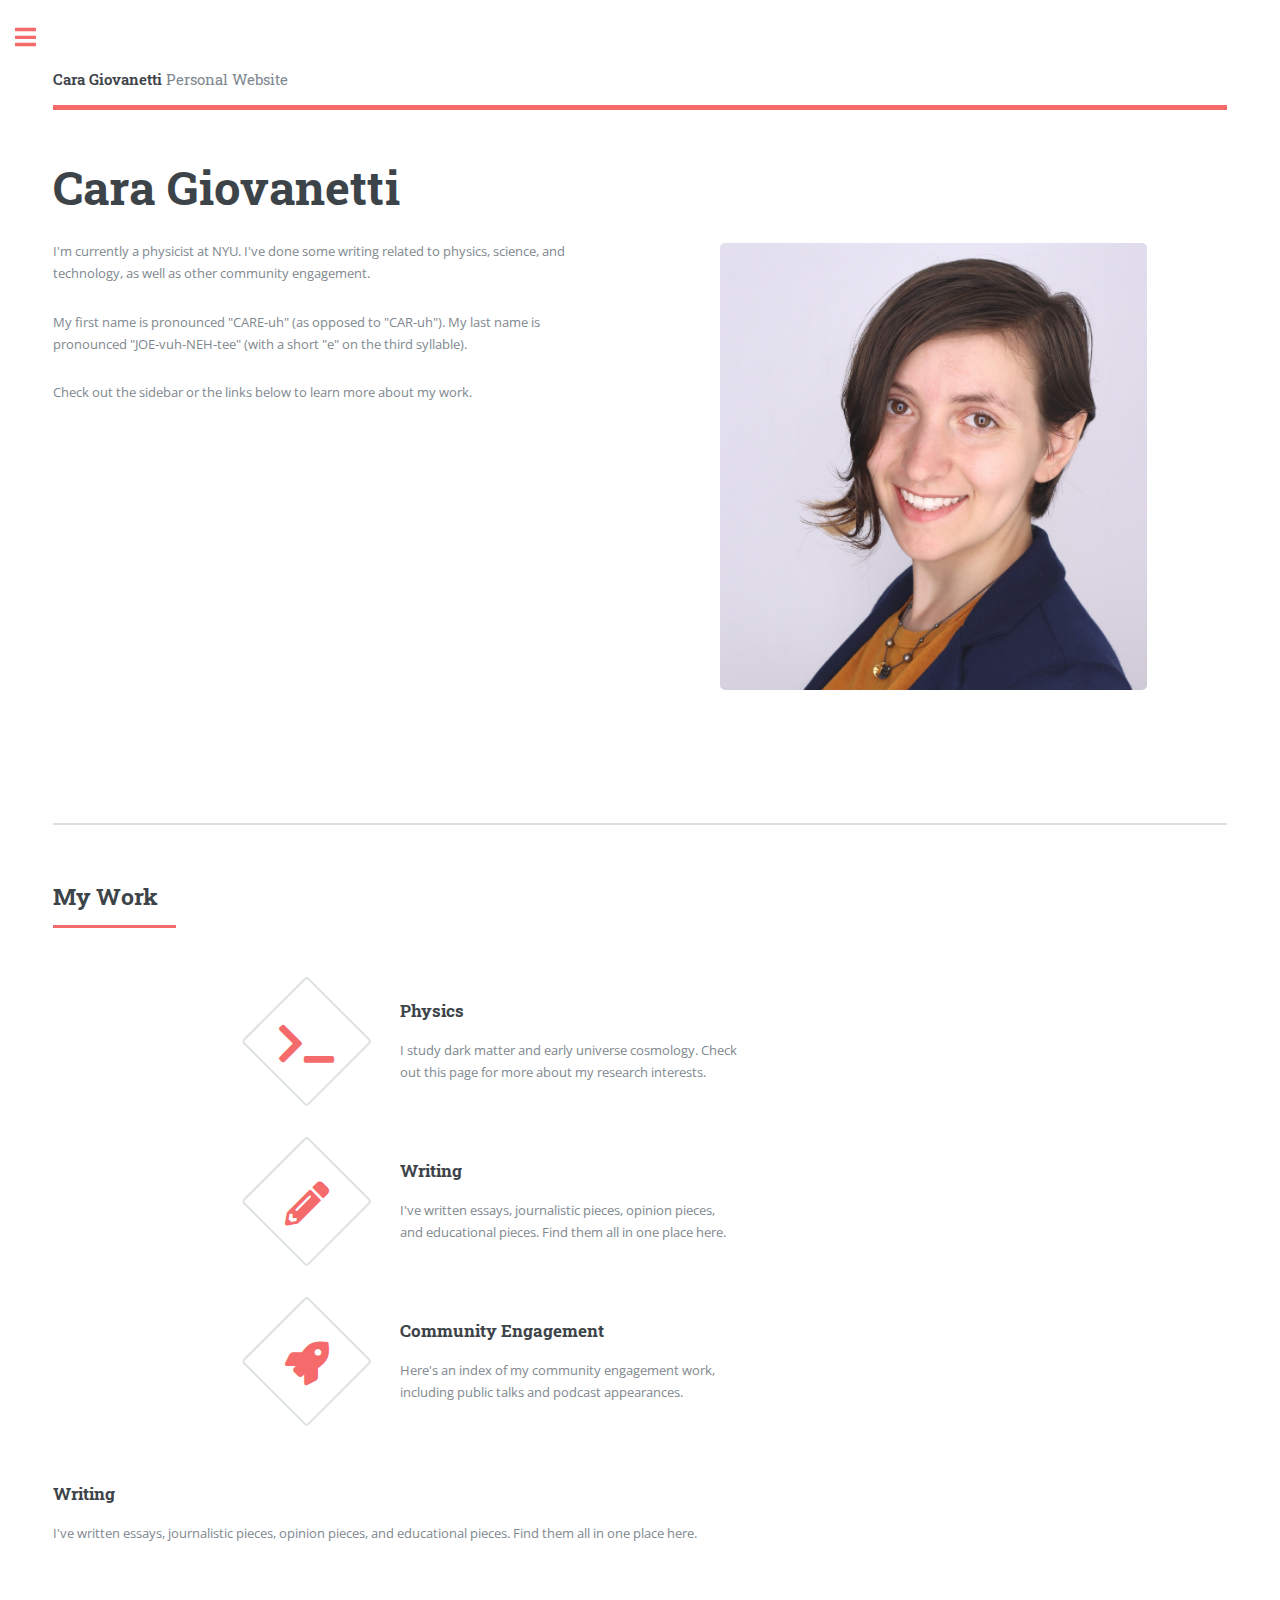
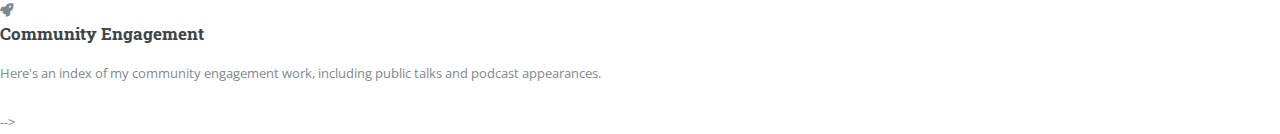
==== commit 8adb1316: "revert mobile changes" ====
--- a/index.html
+++ b/index.html
@@ -70,15 +70,13 @@
 									<span class="image object custom-image-wrapper desktop-only">
 										<img src="images/headshot.jpg" alt="Headshot">
 									</span>
-									<span class="mobile-only">
-										<span class="image object-fit">
-											<img src="images/headshot.jpg" alt="Headshot">
-										</span>
-									</span>
+									<!-- <span class="image object-fit mobile-only">
+										<img src="images/headshot.jpg" alt="Headshot">
+									</span> -->
 								</section>
 
 							<!-- Section -->
-								<div class="desktop-only">
+								<!-- <div class="desktop-only"> -->
 									<section>
 										<header class="major">
 											<h2>My Work</h2>
@@ -135,8 +133,8 @@
 											</article> -->
 										</div>
 									</section>
-								</div>
-								<div class="mobile-only">
+								<!-- </div> -->
+								<!-- <div class="mobile-only">
 									<section>
 										<header class="major">
 											<h2>My Work</h2>
@@ -193,7 +191,7 @@
 											</article> -->
 										</div>
 									</section>
-								</div>
+								</div> -->
 
 							<!-- Section -->
 								<!-- <section>
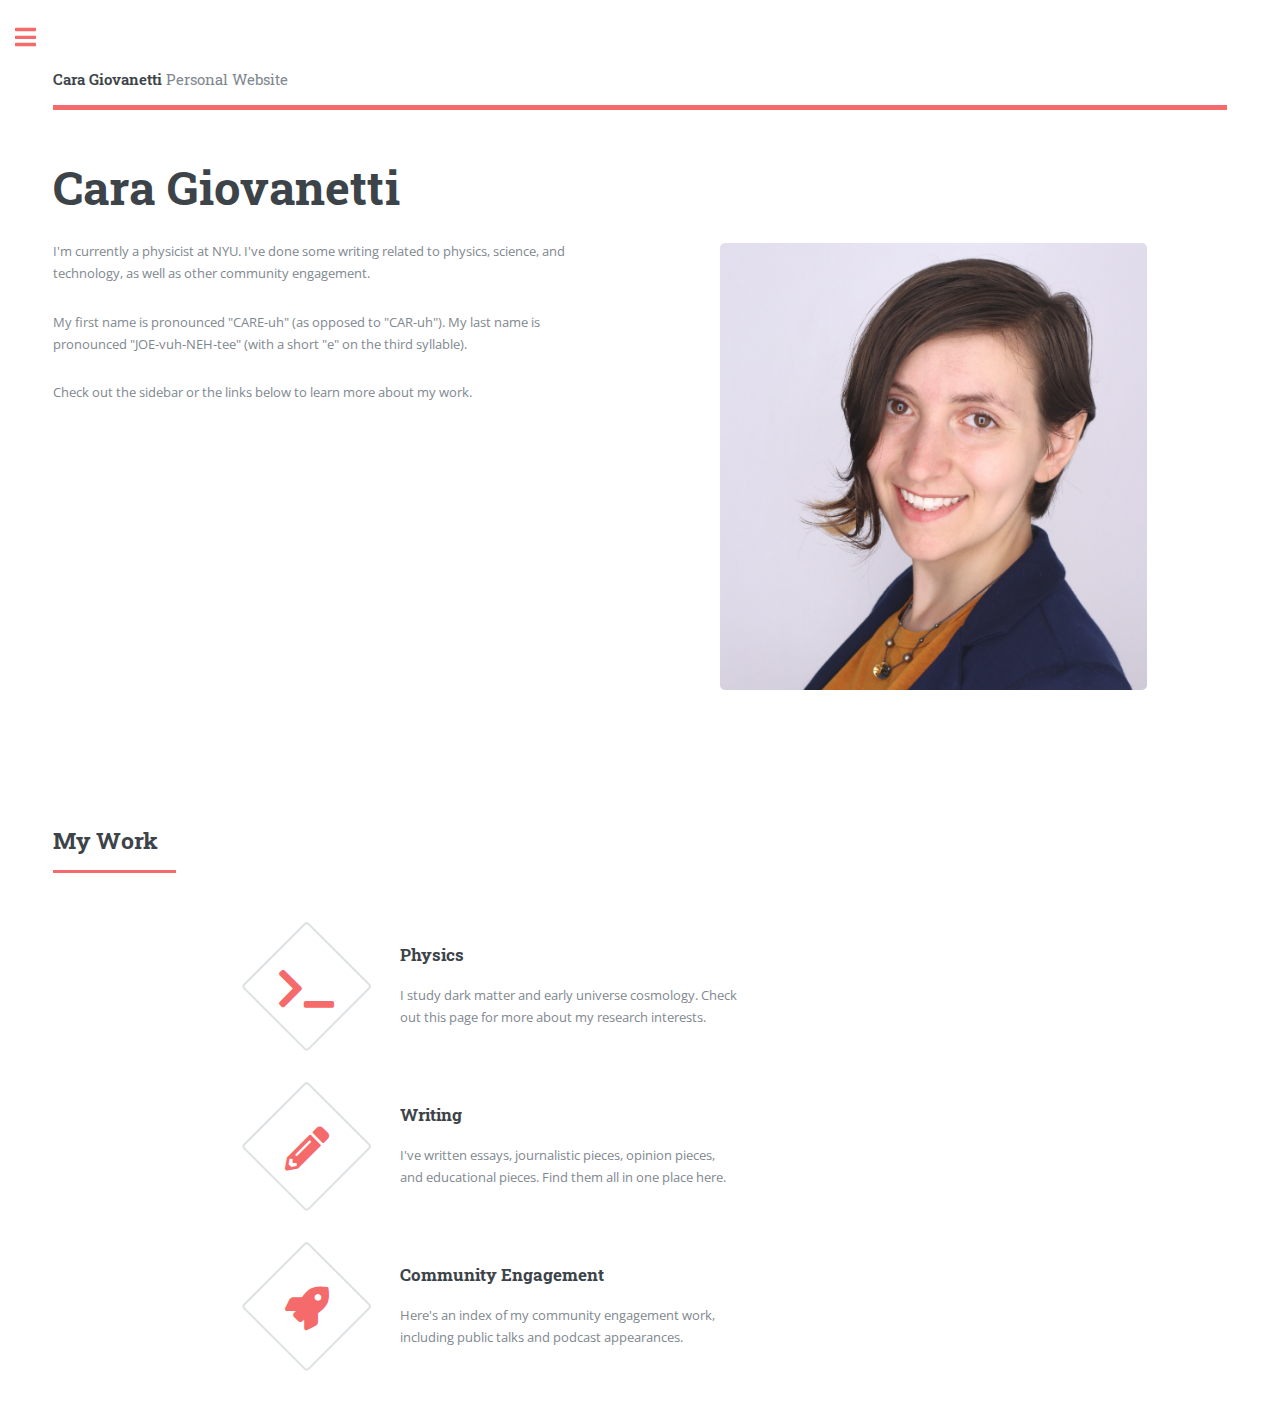
==== commit 67a9aa0a: "mobile test" ====
--- a/index.html
+++ b/index.html
@@ -9,7 +9,7 @@
 		<title>Cara Giovanetti</title>
 		<meta charset="utf-8" />
 		<meta name="viewport" content="width=device-width, initial-scale=1, user-scalable=no" />
-		<link rel="stylesheet" href="assets/css/main.css" />
+		<link rel="stylesheet" href="assets/css/main.css?v=2" />
 		<style>
 			.force-lowercase {
 				text-transform: lowercase;
@@ -70,13 +70,15 @@
 									<span class="image object custom-image-wrapper desktop-only">
 										<img src="images/headshot.jpg" alt="Headshot">
 									</span>
-									<!-- <span class="image object-fit mobile-only">
-										<img src="images/headshot.jpg" alt="Headshot">
-									</span> -->
+									<span class="mobile-only">
+										<span class="image object-fit mobile-only">
+											<img src="images/headshot.jpg" alt="Headshot">
+										</span>
+									</span>
 								</section>
 
 							<!-- Section -->
-								<!-- <div class="desktop-only"> -->
+								<div class="desktop-only">
 									<section>
 										<header class="major">
 											<h2>My Work</h2>
@@ -133,8 +135,8 @@
 											</article> -->
 										</div>
 									</section>
-								<!-- </div> -->
-								<!-- <div class="mobile-only">
+								</div>
+								<div class="mobile-only">
 									<section>
 										<header class="major">
 											<h2>My Work</h2>
@@ -191,7 +193,7 @@
 											</article> -->
 										</div>
 									</section>
-								</div> -->
+								</div>
 
 							<!-- Section -->
 								<!-- <section>
